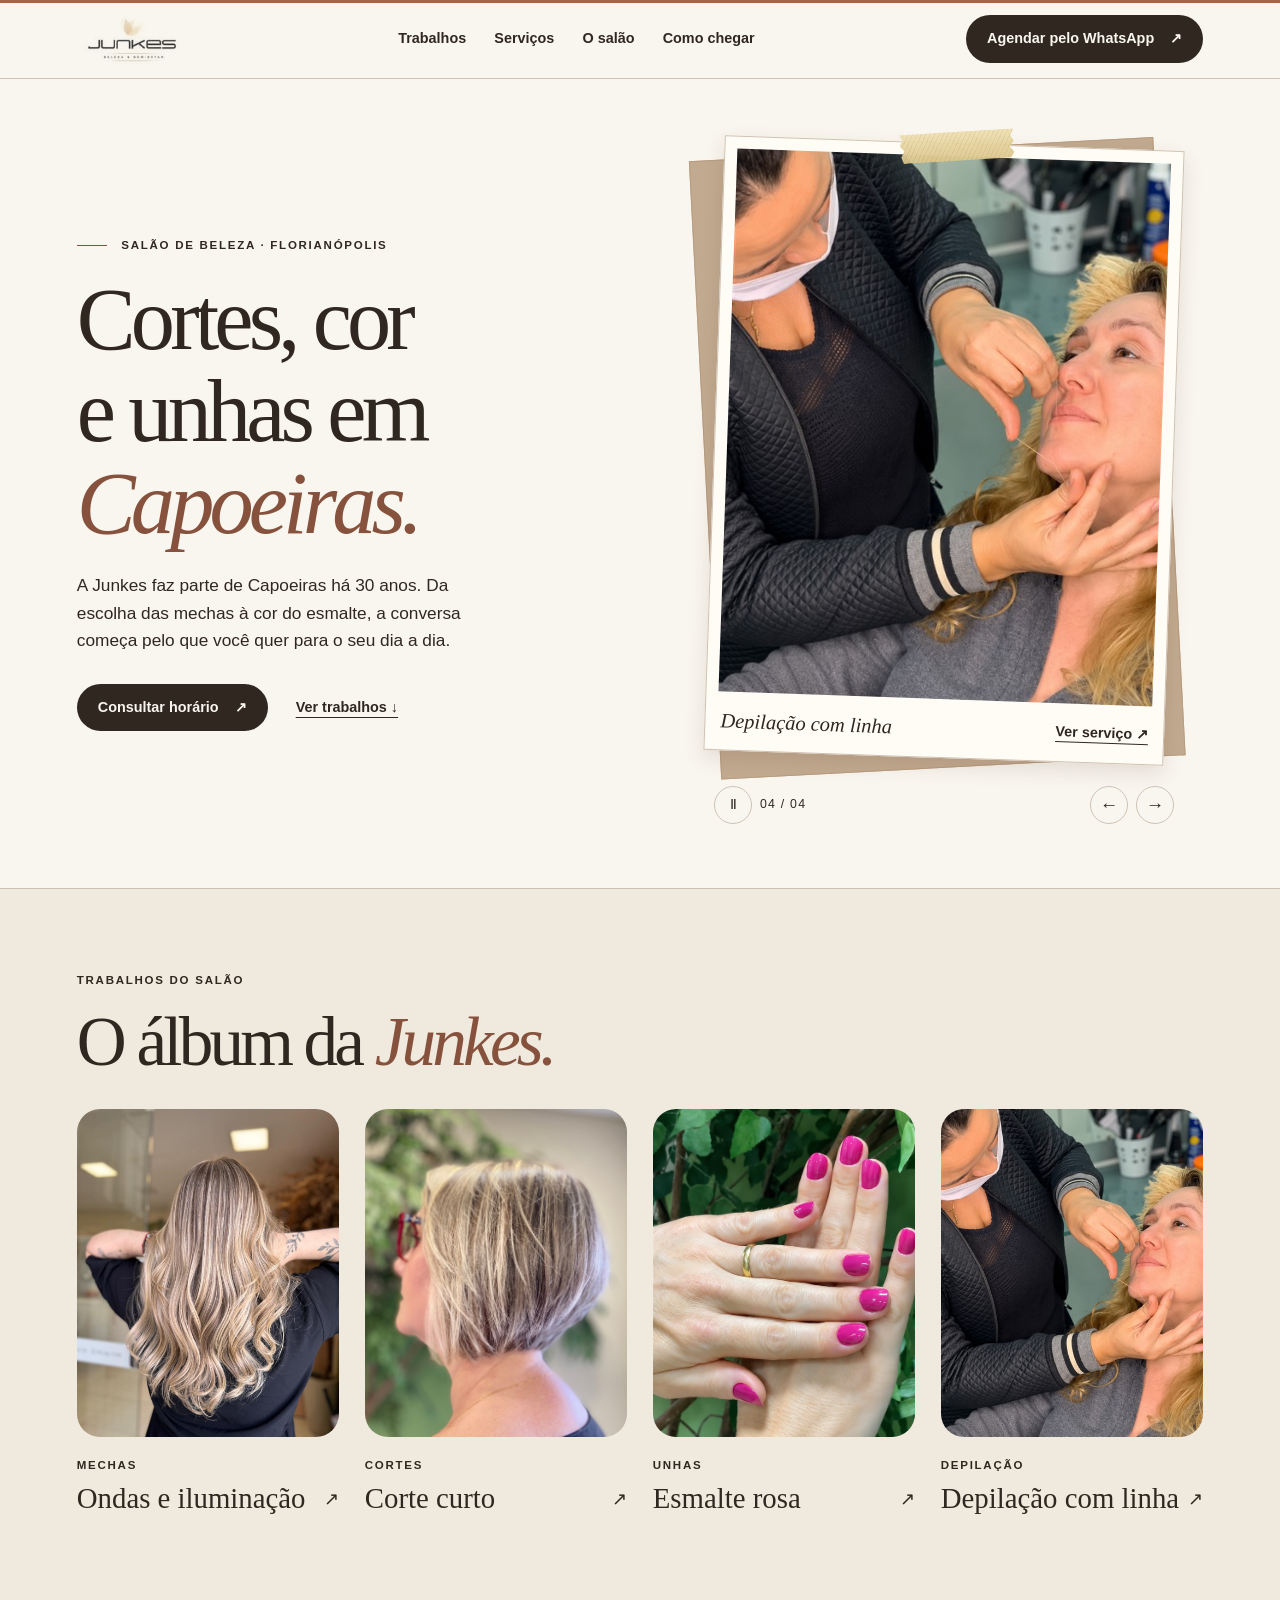
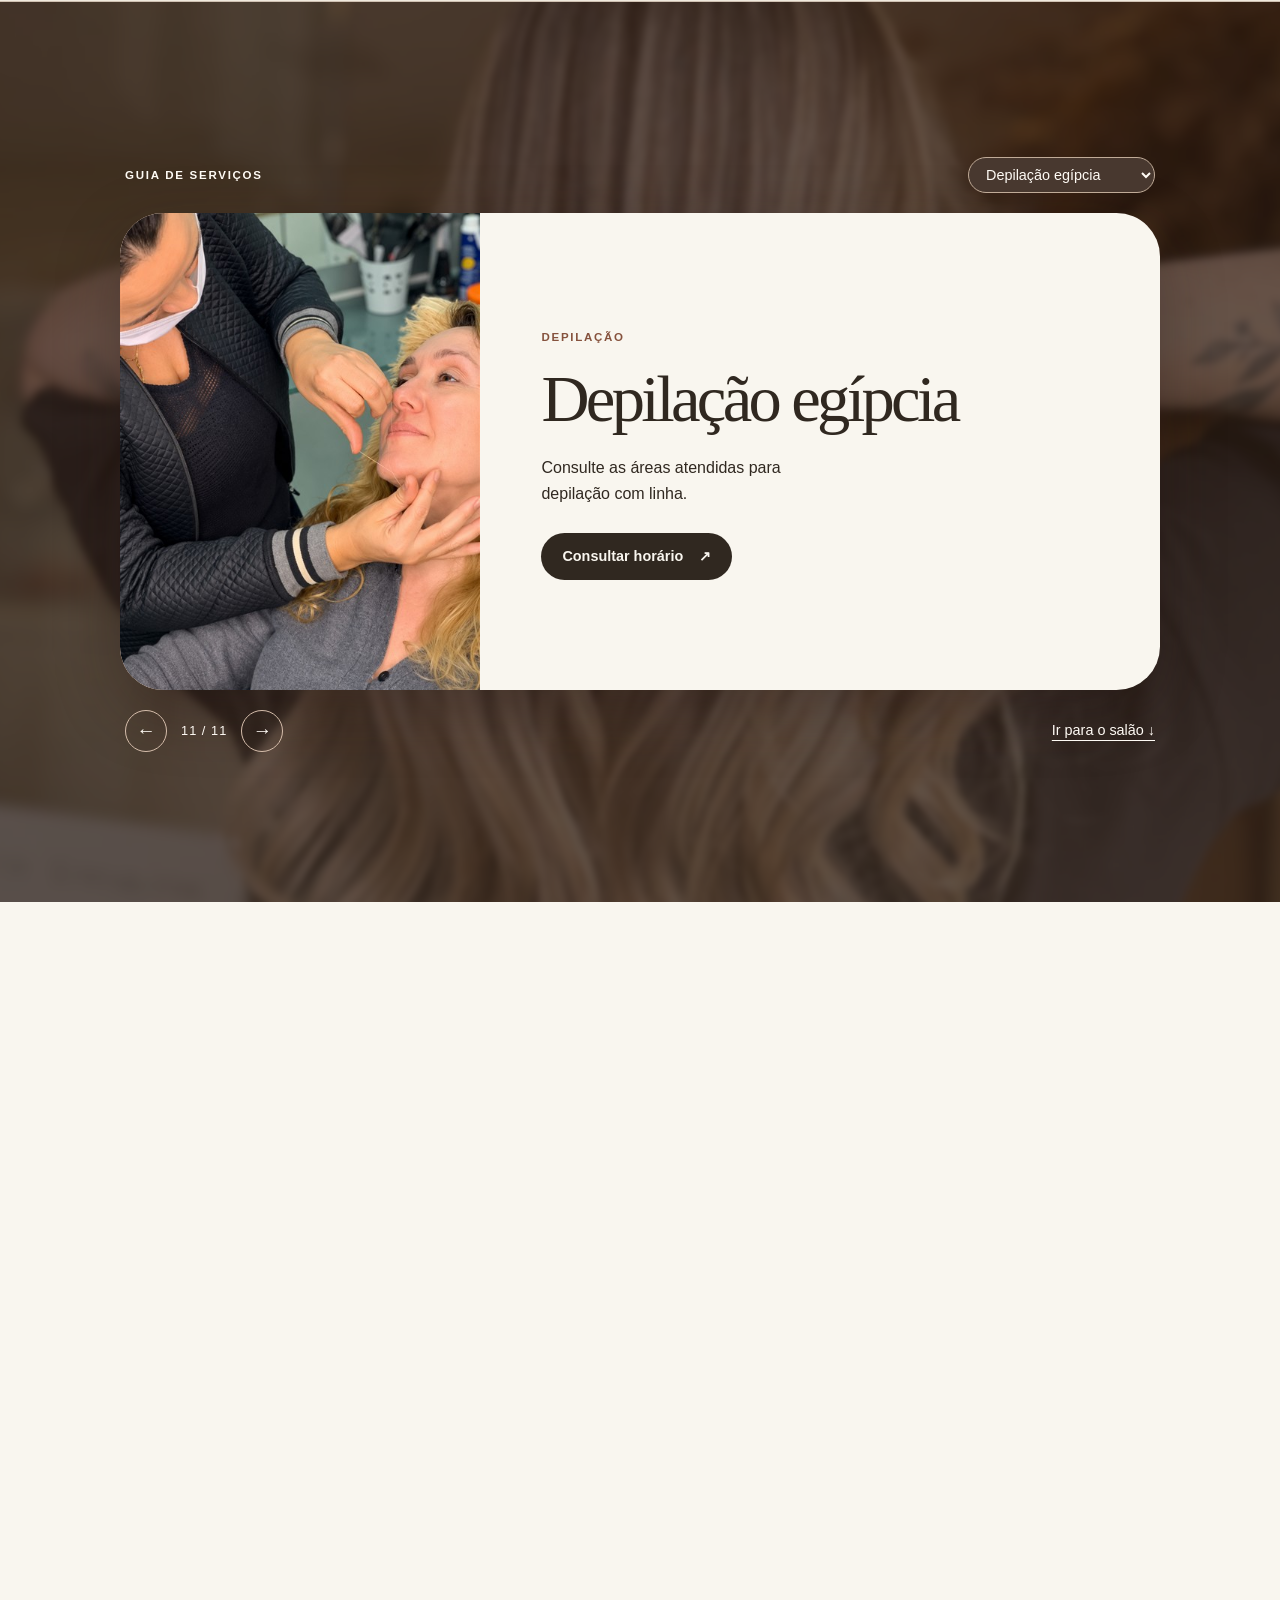
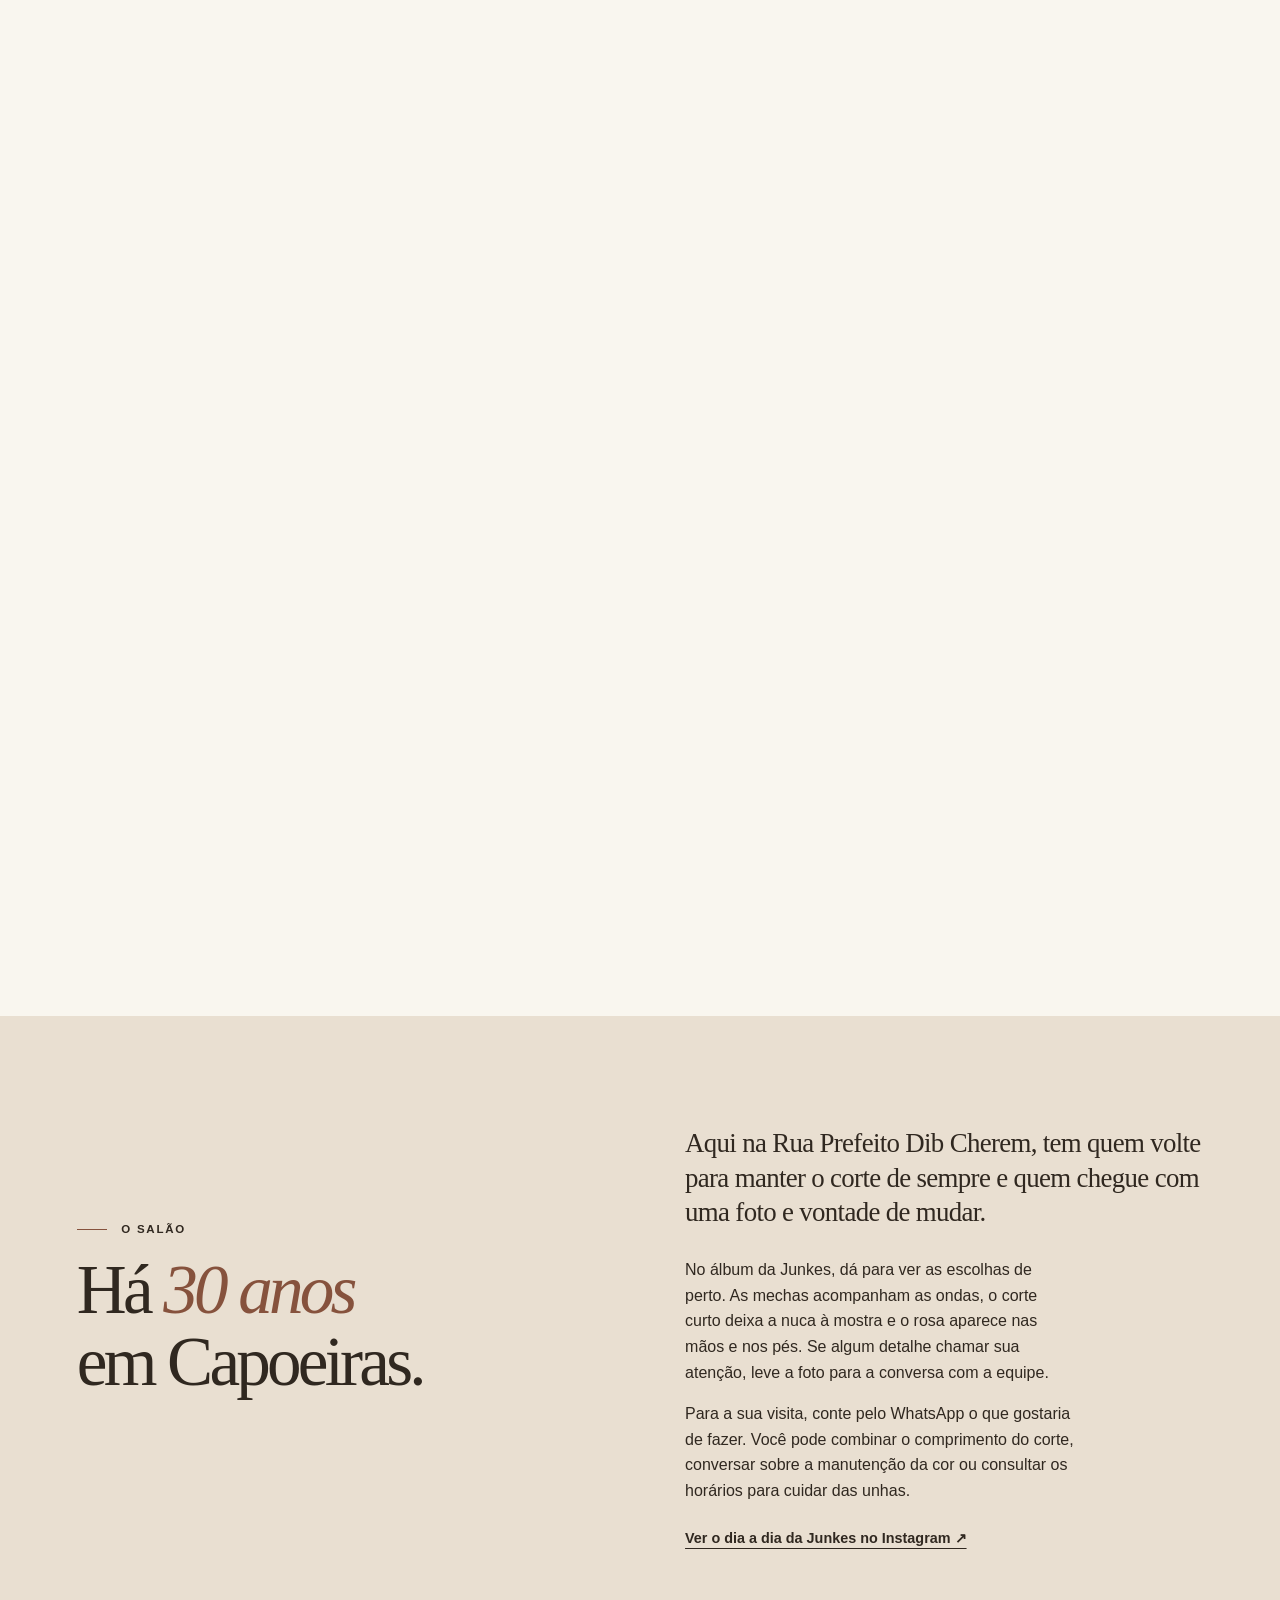
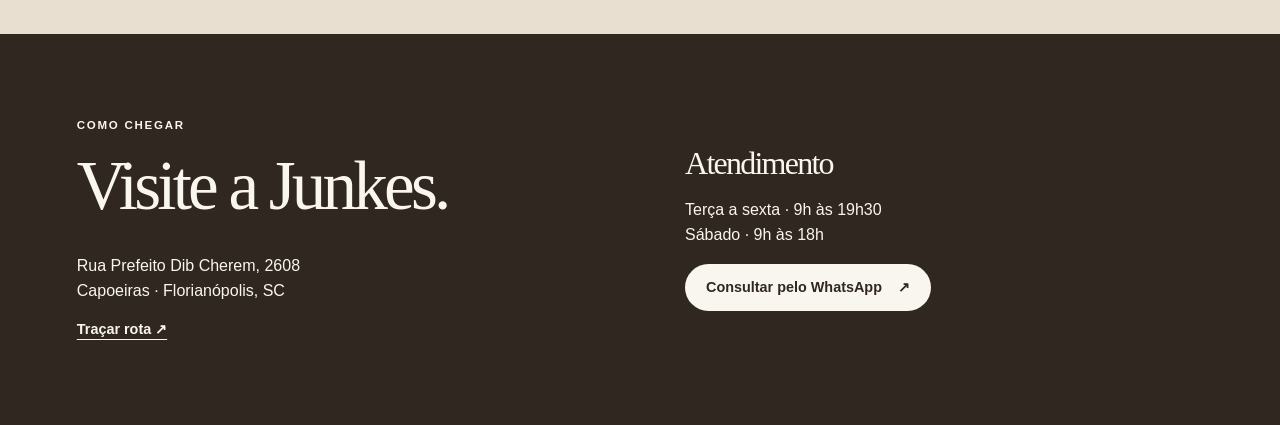
==== index.html @ 434b6649 "Adiciona site da Junkes com galeria e guia de serviços" ====
<!doctype html>
<html lang="pt-BR"><head>
<meta charset="utf-8"><meta name="viewport" content="width=device-width, initial-scale=1">
<title>Cortes, cor e unhas em Capoeiras · Junkes Beleza e Bem-Estar</title>
<meta name="description" content="Conheça trabalhos da Junkes em Florianópolis, explore os serviços e consulte horários pelo WhatsApp.">
<script>if (!location.hash && matchMedia("(prefers-reduced-motion: no-preference)").matches && performance.getEntriesByType("navigation")[0]?.type !== "back_forward") document.documentElement.classList.add("opening");</script>
<link rel="stylesheet" href="template.css"><link rel="stylesheet" href="site.css">
</head><body>
<div class="opening-sheet" aria-hidden="true"><img src="marca.png" width="150" height="150" alt=""></div>
<a class="skip" href="#conteudo">Pular para o conteúdo</a>
<header><div class="wrap bar">
<a class="brand" href="index.html#inicio"><img src="marca.png" width="150" height="150" alt="Junkes Beleza e Bem-Estar"></a>
<nav aria-label="Principal"><a href="#resultados">Trabalhos</a> <a href="#servicos">Serviços</a> <a href="#salao">O salão</a> <a href="#contato">Como chegar</a></nav>
<a class="button" href="https://wa.me/5548991487799?text=Ol%C3%A1!%20Gostaria%20de%20consultar%20um%20hor%C3%A1rio%20na%20Junkes.">Agendar pelo WhatsApp <span aria-hidden="true">↗</span></a></div></header>
<main id="conteudo">
<section class="wrap hero" id="inicio">
<div><p class="label"><span class="rule"></span> Salão de beleza · Florianópolis</p>
<h1>Cortes, cor<br>e unhas em<br><em>Capoeiras.</em></h1>
<p class="intro">A Junkes faz parte de Capoeiras há 30 anos. Da escolha das mechas à cor do esmalte, a conversa começa pelo que você quer para o seu dia a dia.</p>
<div class="actions"><a class="button" href="https://wa.me/5548991487799?text=Ol%C3%A1!%20Gostaria%20de%20consultar%20um%20hor%C3%A1rio%20na%20Junkes.">Consultar horário <span aria-hidden="true">↗</span></a> <a class="text" href="#resultados">Ver trabalhos ↓</a></div></div>
<div class="cover-gallery" role="region" aria-label="Trabalhos em destaque">
  <div class="cover-stack"><figure class="cover ht-tp-masking"><i class="ht-tp-in" aria-hidden="true"></i><img src="ondas.jpg" width="960" height="1280" fetchpriority="high" alt="Cabelo longo visto de costas, com ondas e mechas claras"><figcaption><em>Ondas e iluminação</em><a href="#mechas">Ver serviço ↗</a></figcaption></figure></div>
  <div class="cover-controls" hidden>
    <button type="button" class="cover-play" aria-label="Pausar troca automática">Ⅱ</button>
    <span class="cover-count"></span>
    <button type="button" class="cover-prev" aria-label="Foto anterior">←</button>
    <button type="button" class="cover-next" aria-label="Próxima foto">→</button>
  </div>
</div>
</section>
<section class="album" id="resultados"><div class="wrap">
<p class="label">Trabalhos do salão</p><h2>O álbum da <em>Junkes.</em></h2>
<div class="photos"><a data-service="mechas" href="trabalhos/ondas-e-iluminacao/index.html"><img src="ondas.jpg" width="960" height="1280" loading="lazy" alt="Cabelo longo visto de costas, com ondas e mechas claras"><span class="label">Mechas</span><span class="caption">Ondas e iluminação <b>↗</b></span></a>
<a data-service="cortes" href="trabalhos/corte-curto/index.html"><img src="curto.jpg" width="1088" height="1344" loading="lazy" alt="Vista lateral de um corte curto com a nuca à mostra"><span class="label">Cortes</span><span class="caption">Corte curto <b>↗</b></span></a>
<a data-service="unhas" href="trabalhos/esmalte-rosa/index.html"><img src="unhas.jpg" width="616" height="1096" loading="lazy" alt="Mãos e pés com esmalte rosa vibrante"><span class="label">Unhas</span><span class="caption">Esmalte rosa <b>↗</b></span></a>
<a data-service="depilacao-egipcia" href="depilacao-egipcia.jpg" aria-label="Ampliar foto: Depilação com linha"><img src="depilacao-egipcia.jpg" width="480" height="853" loading="lazy" alt="Profissional usando linha na sobrancelha de uma cliente"><span class="label">Depilação</span><span class="caption">Depilação com linha <b aria-hidden="true">↗</b></span></a></div>
</div></section>
<section id="servicos" aria-label="Serviços"><div class="stage">
<div class="backdrop" aria-hidden="true"></div>
<div class="guide-bar"><span class="label">Guia de serviços</span><label><span class="sr-only">Escolher serviço</span><select></select></label></div>
<div class="service-stack"><div class="service-card">
  <div class="service-art" aria-hidden="true"><img class="service-photo" alt=""></div>
  <div class="service-copy"><span class="counter label"></span><h2 id="nome"></h2><p id="descricao"></p><a class="button" id="consulta">Consultar horário <span aria-hidden="true">↗</span></a></div>
</div></div>
<div class="guide-foot"><div class="sequence"><button type="button" id="anterior" aria-label="Serviço anterior">←</button><span class="position"></span><button type="button" id="proximo" aria-label="Próximo serviço">→</button></div><a href="#salao">Ir para o salão ↓</a></div>
</div>
<div class="list wrap"><h2>Nossos <em>serviços.</em></h2>
<article id="coloracao"><img class="list-photo" loading="lazy" src="abertura.jpg" alt="Cabelo castanho com tons claros em volta do rosto"><div><small class="label">Cor</small><h3>Coloração</h3><p>Converse sobre o tom desejado e a manutenção da cor.</p><a class="text" href="https://wa.me/5548991487799?text=Ol%C3%A1!%20Vi%20o%20servi%C3%A7o%20de%20colora%C3%A7%C3%A3o%20no%20site%20da%20Junkes%20e%20gostaria%20de%20consultar%20um%20hor%C3%A1rio.">Consultar horário ↗</a></div></article>
<article id="mechas"><img class="list-photo" loading="lazy" src="ondas.jpg" alt="Mechas claras acompanhando as ondas do cabelo"><div><small class="label">Cor</small><h3>Mechas</h3><p>Traga suas referências de tom, contraste e iluminação.</p><a class="text" href="https://wa.me/5548991487799?text=Ol%C3%A1!%20Vi%20o%20servi%C3%A7o%20de%20mechas%20no%20site%20da%20Junkes%20e%20gostaria%20de%20consultar%20um%20hor%C3%A1rio.">Consultar horário ↗</a></div></article>
<article id="cortes"><img class="list-photo" loading="lazy" src="curto.jpg" alt="Corte curto com a nuca à mostra"><div><small class="label">Corte e finalização</small><h3>Cortes</h3><p>Escolha o comprimento e o movimento que combinam com a sua rotina.</p><a class="text" href="https://wa.me/5548991487799?text=Ol%C3%A1!%20Vi%20o%20servi%C3%A7o%20de%20cortes%20no%20site%20da%20Junkes%20e%20gostaria%20de%20consultar%20um%20hor%C3%A1rio.">Consultar horário ↗</a></div></article>
<article id="escova"><img class="list-photo" loading="lazy" src="escova.jpg" alt="Cabelo loiro escovado com movimento nas pontas"><div><small class="label">Corte e finalização</small><h3>Escova</h3><p>Prefere fios alinhados ou mais movimento? Combine a finalização com o profissional.</p><a class="text" href="https://wa.me/5548991487799?text=Ol%C3%A1!%20Vi%20o%20servi%C3%A7o%20de%20escova%20no%20site%20da%20Junkes%20e%20gostaria%20de%20consultar%20um%20hor%C3%A1rio.">Consultar horário ↗</a></div></article>
<article id="tratamentos"><img class="list-photo" loading="lazy" src="longo-castanho.jpg" alt="Cabelo castanho comprido com franja lateral"><div><small class="label">Tratamento e alinhamento</small><h3>Tratamentos</h3><p>Converse sobre as necessidades dos fios e os cuidados em casa.</p><a class="text" href="https://wa.me/5548991487799?text=Ol%C3%A1!%20Vi%20o%20servi%C3%A7o%20de%20tratamentos%20no%20site%20da%20Junkes%20e%20gostaria%20de%20consultar%20um%20hor%C3%A1rio.">Consultar horário ↗</a></div></article>
<article id="alisamento"><img class="list-photo" loading="lazy" src="alisamento.jpg" alt="Vista de costas dos fios escuros e alinhados"><div><small class="label">Tratamento e alinhamento</small><h3>Alisamento</h3><p>Consulte a equipe sobre as opções indicadas para o seu cabelo.</p><a class="text" href="https://wa.me/5548991487799?text=Ol%C3%A1!%20Vi%20o%20servi%C3%A7o%20de%20alisamento%20no%20site%20da%20Junkes%20e%20gostaria%20de%20consultar%20um%20hor%C3%A1rio.">Consultar horário ↗</a></div></article>
<article id="botox-capilar"><img class="list-photo" loading="lazy" src="botox-capilar.jpg" alt="Comprimento e pontas do cabelo ruivo vistos de costas"><div><small class="label">Tratamento e alinhamento</small><h3>Botox capilar</h3><p>Conte à equipe o que você busca em textura e acabamento.</p><a class="text" href="https://wa.me/5548991487799?text=Ol%C3%A1!%20Vi%20o%20servi%C3%A7o%20de%20botox%20capilar%20no%20site%20da%20Junkes%20e%20gostaria%20de%20consultar%20um%20hor%C3%A1rio.">Consultar horário ↗</a></div></article>
<article id="unhas"><img class="list-photo" loading="lazy" src="unhas.jpg" alt="Esmalte rosa nas mãos e nos pés"><div><small class="label">Mãos e pés</small><h3>Unhas</h3><p>Escolha o formato e a cor de que você gosta.</p><a class="text" href="https://wa.me/5548991487799?text=Ol%C3%A1!%20Vi%20o%20servi%C3%A7o%20de%20unhas%20no%20site%20da%20Junkes%20e%20gostaria%20de%20consultar%20um%20hor%C3%A1rio.">Consultar horário ↗</a></div></article>
<article id="esmaltacao-em-gel"><img class="list-photo" loading="lazy" src="unhas-vermelhas.jpg" alt="Unhas arredondadas com esmalte vermelho"><div><small class="label">Mãos e pés</small><h3>Esmaltação em gel</h3><p>Consulte as cores disponíveis para sua esmaltação em gel.</p><a class="text" href="https://wa.me/5548991487799?text=Ol%C3%A1!%20Vi%20o%20servi%C3%A7o%20de%20esmalta%C3%A7%C3%A3o%20em%20gel%20no%20site%20da%20Junkes%20e%20gostaria%20de%20consultar%20um%20hor%C3%A1rio.">Consultar horário ↗</a></div></article>
<article id="plastica-dos-pes"><img class="list-photo" loading="lazy" src="cuidado-dos-pes.jpg" alt="Detalhe do calcanhar e da planta do pé após o cuidado"><div><small class="label">Mãos e pés</small><h3>Plástica dos pés</h3><p>Reserve um horário dedicado ao cuidado dos seus pés.</p><a class="text" href="https://wa.me/5548991487799?text=Ol%C3%A1!%20Vi%20o%20servi%C3%A7o%20de%20pl%C3%A1stica%20dos%20p%C3%A9s%20no%20site%20da%20Junkes%20e%20gostaria%20de%20consultar%20um%20hor%C3%A1rio.">Consultar horário ↗</a></div></article>
<article id="depilacao-egipcia"><img class="list-photo" loading="lazy" src="depilacao-egipcia.jpg" alt="Profissional trabalhando com linha no rosto da cliente"><div><small class="label">Depilação</small><h3>Depilação egípcia</h3><p>Consulte as áreas atendidas para depilação com linha.</p><a class="text" href="https://wa.me/5548991487799?text=Ol%C3%A1!%20Vi%20o%20servi%C3%A7o%20de%20depila%C3%A7%C3%A3o%20eg%C3%ADpcia%20no%20site%20da%20Junkes%20e%20gostaria%20de%20consultar%20um%20hor%C3%A1rio.">Consultar horário ↗</a></div></article></div></section>
<section id="salao"><div class="wrap two"><div><p class="label"><span class="rule"></span> O salão</p><h2>Há <em>30 anos</em><br>em Capoeiras.</h2></div><div class="salon-story"><p class="intro">Aqui na Rua Prefeito Dib Cherem, tem quem volte para manter o corte de sempre e quem chegue com uma foto e vontade de mudar.</p><p>No álbum da Junkes, dá para ver as escolhas de perto. As mechas acompanham as ondas, o corte curto deixa a nuca à mostra e o rosa aparece nas mãos e nos pés. Se algum detalhe chamar sua atenção, leve a foto para a conversa com a equipe.</p><p>Para a sua visita, conte pelo WhatsApp o que gostaria de fazer. Você pode combinar o comprimento do corte, conversar sobre a manutenção da cor ou consultar os horários para cuidar das unhas.</p><a class="text" href="https://www.instagram.com/junkesbelezaebemestar/">Ver o dia a dia da Junkes no Instagram ↗</a></div></div></section>
</main><footer id="contato"><div class="wrap two"><div><p class="label">Como chegar</p><h2>Visite a Junkes.</h2><address>Rua Prefeito Dib Cherem, 2608<br>Capoeiras · Florianópolis, SC</address><a class="text" href="https://www.google.com/maps/dir/?api=1&amp;destination=Rua+Prefeito+Dib+Cherem+2608+Capoeiras+Florianopolis+SC">Traçar rota ↗</a></div><div><h3>Atendimento</h3><p>Terça a sexta · 9h às 19h30<br>Sábado · 9h às 18h</p><a class="button" href="https://wa.me/5548991487799?text=Ol%C3%A1!%20Gostaria%20de%20consultar%20um%20hor%C3%A1rio%20na%20Junkes.">Consultar pelo WhatsApp <span aria-hidden="true">↗</span></a></div></div></footer>
<script src="movimento.js"></script></body></html>
---- template.css ----
﻿.ht-tp-in{position:absolute;inset:0;display:block;clip-path:polygon(0 4%,3% 22%,0 40%,4% 58%,1% 78%,3% 100%,97% 96%,100% 78%,96% 60%,100% 42%,97% 22%,100% 0)}
.ht-tp-masking .ht-tp-in{background:repeating-linear-gradient(118deg,rgba(150,115,50,.12) 0 1px,transparent 1px 4px),linear-gradient(180deg,#efe0b5,#e5d29d 50%,#dcc68c);opacity:.94}
---- site.css ----
:root {
  --paper:#f9f6ef; --ink:#302820; --accent:#86523d; --line:#cfc1b2; --sand:#e9dfd1;
  color:var(--ink); background:var(--paper); font:16px/1.6 "Segoe UI",Arial,sans-serif;
}
* {box-sizing:border-box}
body,figure,p,h1,h2,h3 {margin:0}
body {overflow-x:clip}
.opening-sheet {display:none}
a {color:inherit;text-underline-offset:5px}
a:hover {text-decoration:underline}
:focus-visible {outline:3px solid #af633d;outline-offset:4px}
img {display:block;max-width:100%}
.wrap {width:min(88%,1280px);margin-inline:auto}
header {border-bottom:1px solid var(--line)}
.bar,nav,.actions,.controls,.cover figcaption,.caption {display:flex;align-items:center}
.bar {justify-content:space-between;gap:1rem;min-height:78px}
.brand {width:110px;height:65px;overflow:hidden;position:relative}
.brand img {position:absolute;top:50%;transform:translateY(-50%);width:100%;height:auto;mix-blend-mode:multiply}
nav,.actions,.controls {gap:clamp(14px,2.2vw,38px);flex-wrap:wrap}
nav a,.button,.photos a {text-decoration:none}
nav,.button,.text,.cover a,.controls {font-size:.9rem;font-weight:600}
.button {display:inline-flex;align-items:center;gap:16px;background:var(--ink);color:var(--paper);padding:12px 21px;border-radius:30px}
.button:hover {background:var(--accent);text-decoration:none}
.skip {position:absolute;top:0;left:1rem;z-index:10;background:white;padding:10px;transform:translateY(-120%)}
.skip:focus {transform:none}
.hero,.two,.workgrid {display:grid;grid-template-columns:1fr 1fr;align-items:center;gap:8%}
.hero {padding-block:clamp(50px,5vw,84px)}
.label {font:bold .72rem/1.5 "Segoe UI",Arial,sans-serif;letter-spacing:.15em;text-transform:uppercase}
.rule {display:inline-block;width:30px;height:1px;background:var(--accent);vertical-align:middle;margin-right:.6rem}
h1,h2,h3,.caption,.cover em {font-family:Georgia,serif;font-weight:normal}
h1,h2,h3 {line-height:1.04;letter-spacing:-.055em}
h1 {font-size:clamp(3.25rem,6.9vw,7.3rem);margin:.23em 0}
h2 {font-size:clamp(2.6rem,5.4vw,5.5rem);margin:.23em 0 .45em}
h3 {font-size:2rem}
em {color:var(--accent)}
.intro {font-size:1.08rem;max-width:40ch;margin:1.3em 0 1.65em}
.cover-gallery {justify-self:center;width:min(92%,460px);min-width:0}
.cover-stack {position:relative;isolation:isolate;transform:rotate(2deg)}
.cover {position:relative;padding:12px 12px 0;background:#fffcf6;box-shadow:0 8px 20px #51372522;border:1px solid var(--line)}
.cover-stack:before {content:"";position:absolute;inset:1% 1% -1.6% -2%;background:#c2aa90;transform:rotate(-5deg);z-index:-1;border:1px solid #b99c7f}
.cover .ht-tp-in {z-index:1;inset:-13px auto auto 38%;width:25%;height:30px;transform:rotate(-5deg)}
.cover img {width:100%;height:auto;aspect-ratio:4/5;object-fit:cover;object-position:var(--photo-focus,center)}
.cover figcaption {justify-content:space-between;padding:13px 3px;gap:10px}
.cover em {font-style:italic;font-size:clamp(1.05rem,1.6vw,1.55rem);color:var(--ink)}
.cover figcaption a {flex-shrink:0}
.cover-controls {display:flex;justify-content:flex-end;align-items:center;gap:8px;margin-top:28px;position:relative}
.cover-controls[hidden] {display:none}
.cover-controls button {width:38px;height:38px;border:1px solid var(--line);background:var(--paper);color:var(--ink);border-radius:50%;cursor:pointer;font:1.15rem/1 Arial}
.cover-controls button:hover {background:var(--sand)}
.cover-controls .cover-play {font-size:.85rem}
.cover-count {margin-right:auto;font-size:.77rem;font-variant-numeric:tabular-nums;letter-spacing:.1em}
.album,#salao,footer,.list,.work {padding-block:clamp(46px,6.5vw,100px)}
.album {border-block:1px solid var(--line);background:#f0e9dd}
.photos {display:grid;grid-template-columns:repeat(4,minmax(0,1fr));gap:clamp(16px,2vw,32px);align-items:start}
.photos img {width:100%;height:auto;aspect-ratio:4/5;object-fit:cover;object-position:var(--photo-focus,center);margin-bottom:14px}
img[src$="abertura.jpg"],img[src$="longo-castanho.jpg"] {--photo-focus:50% 20%}
img[src$="depilacao-egipcia.jpg"] {--photo-focus:50% 25%}
img[src$="curto.jpg"] {--photo-focus:50% 32%}
.caption {justify-content:space-between;font-size:clamp(1.35rem,2.25vw,2.35rem);line-height:1.25;margin-top:.18em}
.caption b {font:normal 1.1rem Arial}
#salao {background:var(--sand)}
.two p:not(.label),.workgrid p:not(.label) {max-width:44ch;margin-block:1em}
footer {background:var(--ink);color:var(--paper)}
footer address {font-style:normal;margin-bottom:12px}
footer .button {color:var(--ink);background:var(--paper)}
.workgrid {align-items:start;margin-top:38px}
.workgrid h2 {font-size:2rem;margin-top:1.5em}
.workgrid figure>img {width:100%;height:auto}
summary {cursor:pointer;padding:12px 0;font-weight:600}
.crop {overflow:hidden;aspect-ratio:1.3}
.crop img {width:100%;height:100%;object-fit:cover;transform:scale(1.55)}
.sr-only {position:absolute;width:1px;height:1px;padding:0;overflow:hidden;clip-path:inset(50%);white-space:nowrap}
.stage,.live .list {display:none}
.live .stage {
  position:sticky;top:0;height:100svh;isolation:isolate;overflow:clip;
  display:grid;grid-template-rows:1fr auto 1fr;align-items:center;
  --card-width:min(88vw,1040px);--radius:clamp(24px,3.4vw,48px);--blur:16px;
}
.backdrop {position:absolute;inset:0;overflow:hidden;background:#4a342a;z-index:-1}
.backdrop::before {content:"";position:absolute;inset:-22px;background:linear-gradient(#27180fb3,#36271cc9),url("ondas.jpg") center 47% / cover;filter:blur(var(--blur))}
.guide-bar,.guide-foot,.service-stack {width:var(--card-width);margin-inline:auto}
.service-stack {position:relative;isolation:isolate}
.cover-stack > .card-departing,.service-stack > .card-departing {position:absolute;inset:0 0 auto;width:100%;z-index:1;pointer-events:none;transform-origin:28% 82%}
.guide-bar,.guide-foot,.sequence {display:flex;align-items:center;justify-content:space-between;gap:12px}
.guide-bar,.guide-foot {position:relative;z-index:2;color:#fffbf5;font-size:.9rem}
.guide-bar {align-self:end;padding:0 5px clamp(12px,2.2vh,24px)}
.guide-foot {align-self:start;padding:clamp(12px,2.2vh,24px) 5px 0}
.guide-bar select {font:inherit;color:inherit;background:#48382f;border:1px solid #c0ab98;border-radius:28px;padding:.55em .9em;max-width:48vw;cursor:pointer}
.service-card {
  overflow:hidden;position:relative;display:grid;grid-template-columns:min(43%,40svh,415px) 1fr;
  border-radius:var(--radius);background:var(--paper);box-shadow:0 20px 65px #20130e55;
  min-height:clamp(270px,53svh,555px);
}
.service-art {position:relative;isolation:isolate;display:grid;place-items:center;overflow:hidden;background:#c7a68f;color:#563627}
.service-letter {font:italic clamp(8rem,17vw,17rem)/1 Georgia,serif}
.service-card[data-group="Mãos e pés"] .service-art {background:#d9b6aa;color:#783e45}
.service-card[data-group="Tratamento e alinhamento"] .service-art {background:#bdc6ad;color:#3e513e}
.service-photo {position:absolute;inset:0;width:100%;height:100%;z-index:1}
.service-photo,.list-photo {object-fit:cover;object-position:var(--photo-focus,center)}
.service-photo[hidden] {display:none}
.service-copy {padding:clamp(18px,3vh,45px) clamp(25px,4.8vw,76px);align-self:center}
.service-copy h2 {font-size:clamp(2.6rem,5.2vw,5.3rem);margin:.24em 0 .32em;overflow-wrap:break-word}
.service-copy p {max-width:34ch}
.service-copy .counter {color:var(--accent)}
.service-copy .button {margin-top:clamp(14px,3vh,32px)}
.sequence {gap:14px}
.sequence button {background:transparent;color:inherit;border:1px solid #d5bdab;border-radius:50%;width:42px;height:42px;font-size:1.2rem;cursor:pointer}
.sequence button[aria-disabled="true"] {opacity:.45;cursor:default}
.position {font-variant-numeric:tabular-nums;letter-spacing:.08em;font-size:.8rem}
.list article {display:grid;grid-template-columns:minmax(120px,30%) 1fr;align-items:center;gap:clamp(18px,3vw,40px);overflow:hidden;border:1px solid var(--line);border-radius:26px;background:#fffcf6;margin-block:14px}
.list-photo {width:100%;height:clamp(220px,30vw,340px);background:var(--sand)}
.list article > div {padding:20px 20px 20px 0}
.list article p {margin:.6rem 0}
.list article h3 {margin-top:.22em}
.salon-story .intro {font:normal clamp(1.45rem,2.1vw,2rem)/1.3 Georgia,serif;letter-spacing:-.025em}
.salon-story .text {display:inline-block;margin-top:.5em}
.photos a {display:block}
.photos img,.workgrid figure>img,.crop {border-radius:clamp(14px,1.8vw,26px)}
@media (hover:hover) and (pointer:fine) {
  :is(h1,h2,h3,.caption,.cover em,.cover a,.service-letter):hover {color:var(--accent)}
  footer h2:hover,.guide-foot a:hover {color:#edc8ae}
}
@media (max-width:650px) {
  .live .stage {--card-width:min(90vw,460px)}
  .service-card {grid-template-columns:1fr;grid-template-rows:min(112.5vw,49svh,460px) auto;min-height:0}
  .service-copy {padding:clamp(17px,5vw,26px)}
  .service-copy h2 {font-size:clamp(2rem,8.3vw,3.05rem)}
  .service-copy .button {margin-top:14px}
  .service-letter {font-size:clamp(5rem,17svh,9rem)}
  .guide-bar,.guide-foot {font-size:.82rem}
  .sequence {gap:9px}
}
@media (prefers-reduced-motion:no-preference) {
  html {scroll-behavior:smooth}
  @view-transition {navigation:auto}
  ::view-transition-old(root),::view-transition-new(root) {animation-duration:260ms}
  a,button,select,summary {transition:color .22s,background-color .22s,border-color .22s,box-shadow .22s,transform .24s}
  .button > [aria-hidden],.caption b {transition:transform .25s}
  .opening .opening-sheet {position:fixed;inset:0;z-index:9;display:grid;place-items:center;background:var(--sand);border-bottom:2px solid var(--accent);pointer-events:none;animation:lift-sheet .82s .32s cubic-bezier(.72,0,.18,1) both}
  .opening-sheet img {width:clamp(140px,20vw,220px);height:auto;mix-blend-mode:multiply;animation:stamp-in .38s ease-out both}
  @keyframes stamp-in {from {opacity:0;transform:translateY(8px) scale(.95)}}
  @keyframes lift-sheet {to {transform:translateY(-101%);visibility:hidden}}
  .opening {--entry-delay:.57s}
  .hero > :first-child > *, .workgrid figure, .bar {animation:rise-in .65s var(--entry-delay,0s) backwards}
  .hero h1,.workgrid figure {animation-delay:calc(var(--entry-delay,0s) + 70ms)}
  .hero .intro {animation-delay:calc(var(--entry-delay,0s) + 140ms)}
  .hero .actions {animation-delay:calc(var(--entry-delay,0s) + 210ms)}
  .cover-gallery {animation:cover-in .8s var(--entry-delay,0s) both}
  .photos img {transition:transform .45s,box-shadow .45s}
  .reveal {opacity:0;translate:0 20px;transition:opacity .65s,translate .65s}
  .reveal.arrived,.reveal:focus-within {opacity:1;translate:none}
  .photos a:nth-child(2) {transition-delay:65ms}
  .photos a:nth-child(3) {transition-delay:130ms}
  .text.reveal {display:inline-block}
  @supports (animation-timeline:scroll()) {
    body::before {content:"";position:fixed;z-index:8;inset:0 0 auto;height:3px;background:#a76443;pointer-events:none;transform-origin:left;animation:reading-progress linear both;animation-timeline:scroll(root)}
    @keyframes reading-progress {from {transform:scaleX(0)} to {transform:scaleX(1)}}
  }
  details[open] .crop,details[open] p {animation:rise-in .35s both}
  .list article:target {animation:rise-in .45s both}
  @keyframes rise-in {from {opacity:0;transform:translateY(16px)}}
  @keyframes cover-in {from {opacity:0;transform:translateY(20px) rotate(-1deg)}}
  @media (hover:hover) {
    .button:hover {transform:translateY(-2px)}
    .button:hover > [aria-hidden],.photos a:hover .caption b {transform:translate(2px,-2px)}
    .photos a:hover img {transform:translateY(-5px);box-shadow:0 14px 28px #51372524}
    .cover-stack,.rule,.brand img,.service-letter,.workgrid img {transition:scale .45s,rotate .45s,filter .45s}
    .cover-stack:hover {rotate:-2deg}
    .workgrid img:hover {scale:1.025;filter:saturate(1.08)}
    .brand:hover img {scale:1.07;rotate:-3deg}
    .label:hover .rule {scale:1.3 1}
    .label,.intro,.salon-story p,.service-copy p,.list article p,.workgrid p,footer p,address,.cover-count,.position {
      transition:color .25s,opacity .65s,translate .65s,transform .28s;
    }
    :is(.label,.intro,.salon-story p,.service-copy p,.list article p,.workgrid p,footer p,address,.cover-count,.position):hover {
      color:var(--accent);transform:translateX(3px);
    }
    footer :is(.label,p,address):hover,.guide-bar .label:hover,.guide-foot .position:hover {color:#edc8ae}
    .cover-controls button:hover,.sequence button:not([aria-disabled="true"]):hover,.guide-bar select:hover {transform:translateY(-2px) scale(1.04)}
  }
  @media (hover:hover) and (pointer:fine) {
    .text {display:inline-block}
    :is(h1,h2,h3,nav a,.text,.button,.caption,.cover em,.cover a,.guide-foot a,summary,.service-letter) {
      transition:scale .2s,color .22s,background-color .22s,transform .24s,opacity .65s,translate .65s;
    }
    :is(h1,h2,h3,.caption,summary) {transform-origin:left center}
    :is(h1,h2,h3,nav a,.text,.button,.caption,.cover em,.cover a,.guide-foot a,summary):hover,
    .service-art:hover .service-letter {scale:1.025}
  }
}
nav a:hover,.text:hover,summary:hover {color:var(--accent)}
footer .text:hover {color:#edc8ae}
.sequence button:not([aria-disabled="true"]):hover {background:var(--paper);color:var(--ink)}
.guide-bar :focus-visible,.guide-foot :focus-visible {outline-color:#ffead5}
@media(max-width:740px) {
  .wrap {width:89%}
  .bar {flex-wrap:wrap;gap:0;padding-bottom:10px}
  nav {order:3;width:100%;justify-content:space-between;gap:6px}
  .brand {width:84px;height:56px}
  .bar .button {font-size:.79rem;padding:8px 13px}
  .hero,.two,.workgrid {grid-template-columns:1fr;gap:32px}
  .hero {padding-top:35px}
  .hero h1 {font-size:clamp(3.4rem,12vw,5rem)}
  .cover-gallery {width:min(92%,420px)}
  .photos {grid-template-columns:1fr 1fr;align-items:start}
}
@media(max-width:480px) {
  .list article {grid-template-columns:1fr;gap:0}
  .list-photo {height:auto;aspect-ratio:4/5}
  .list article > div {padding:20px}
}
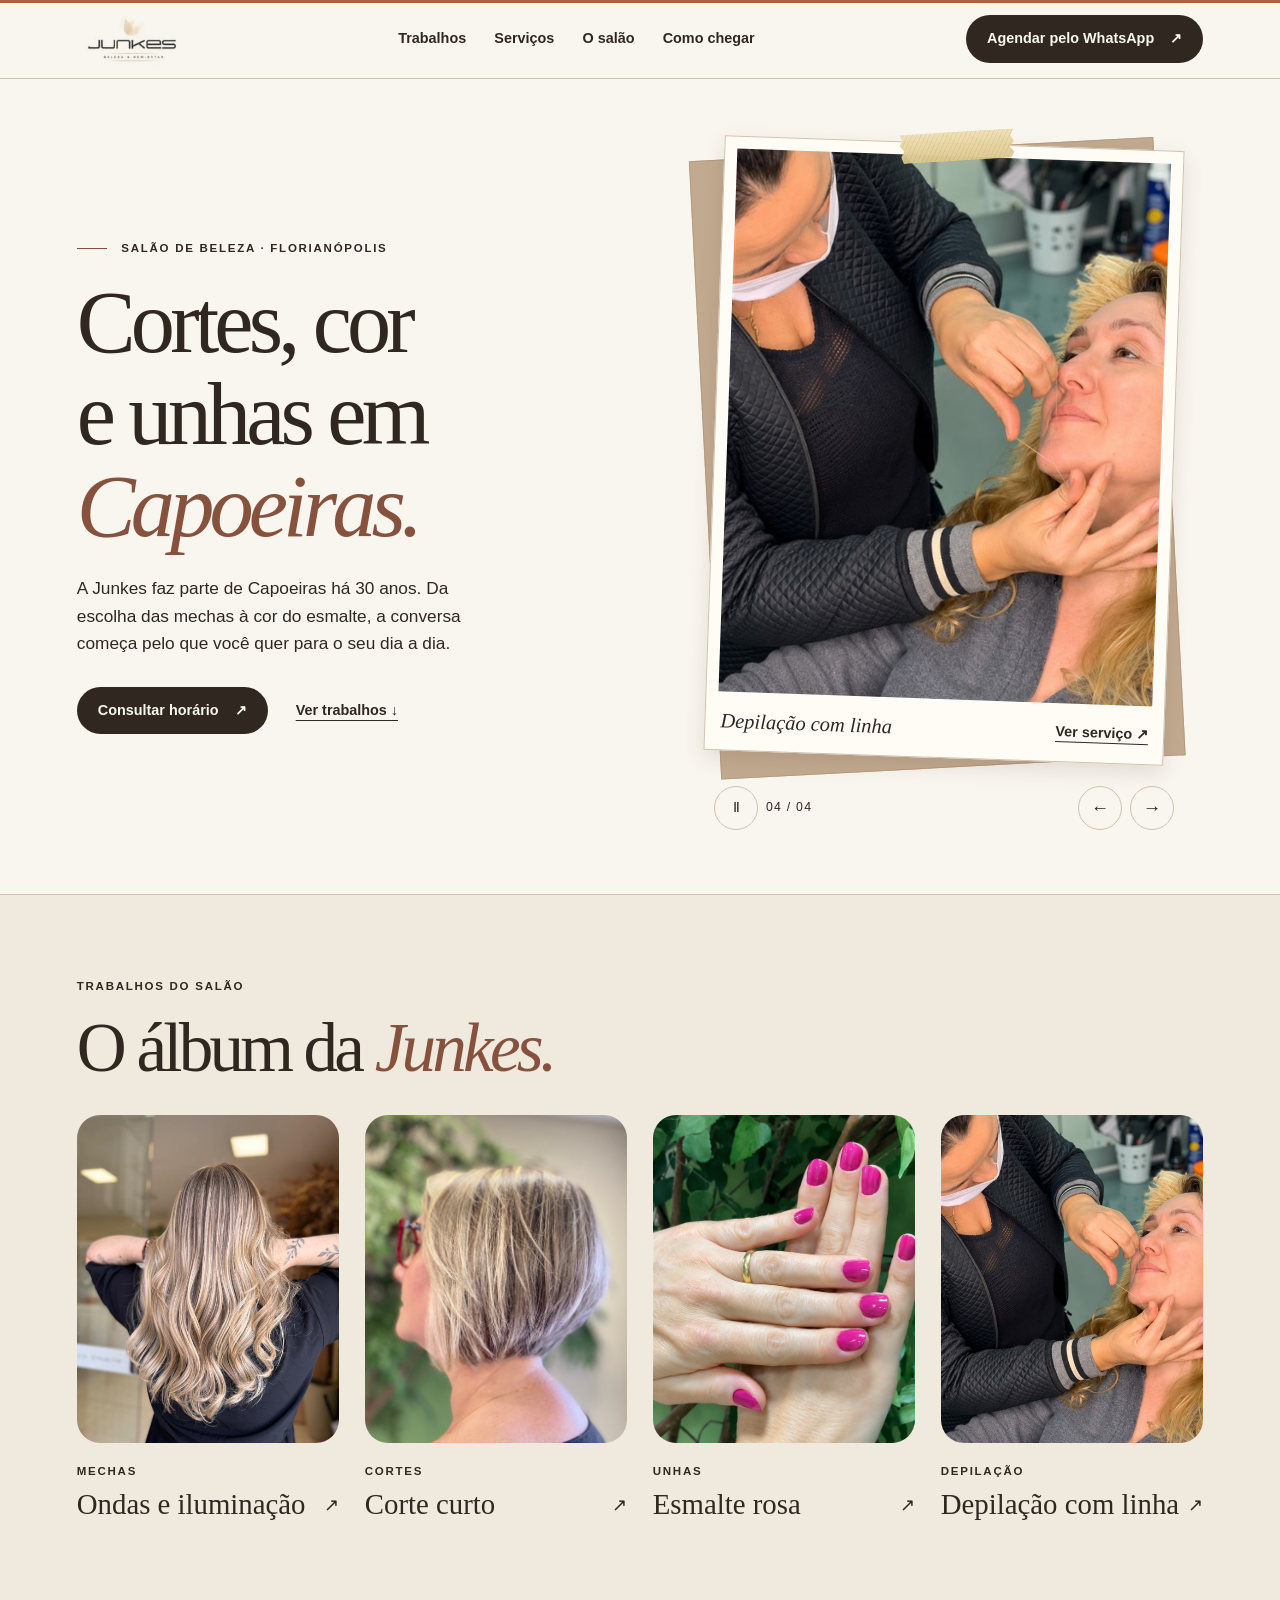
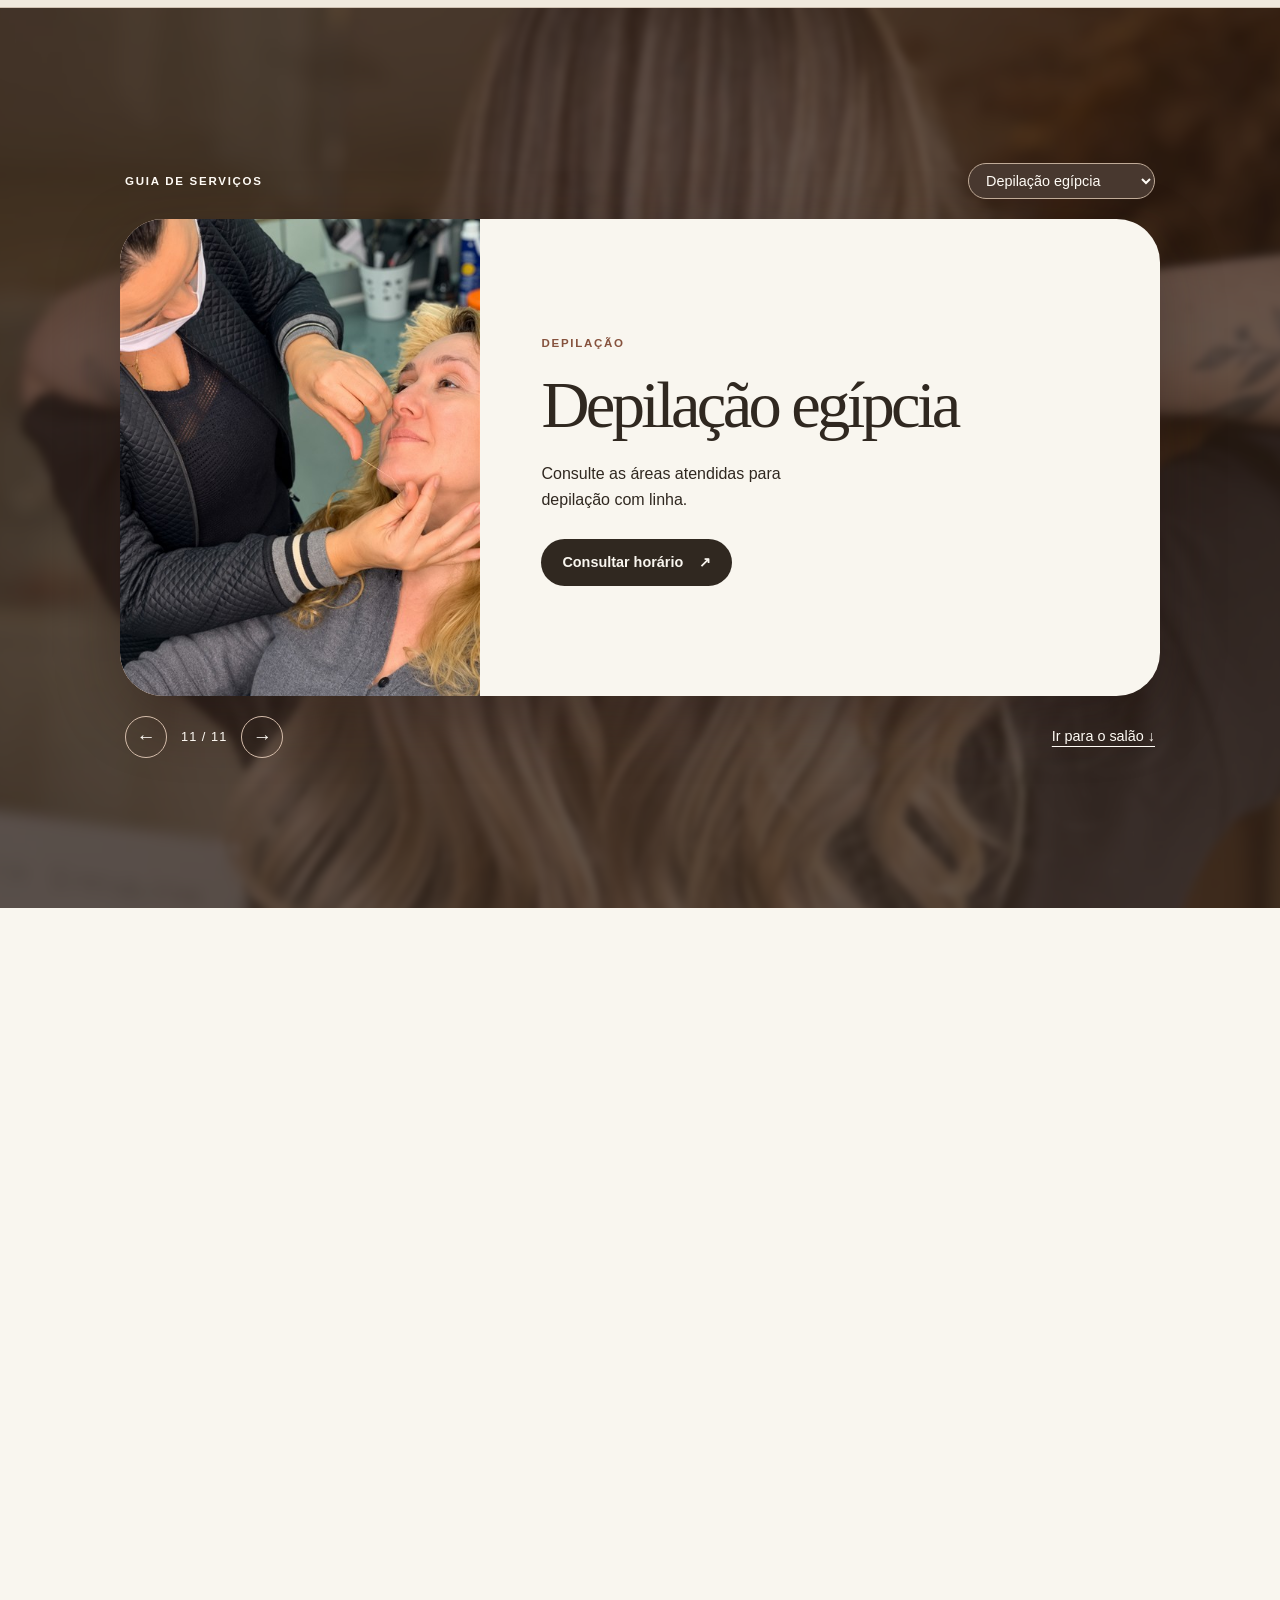
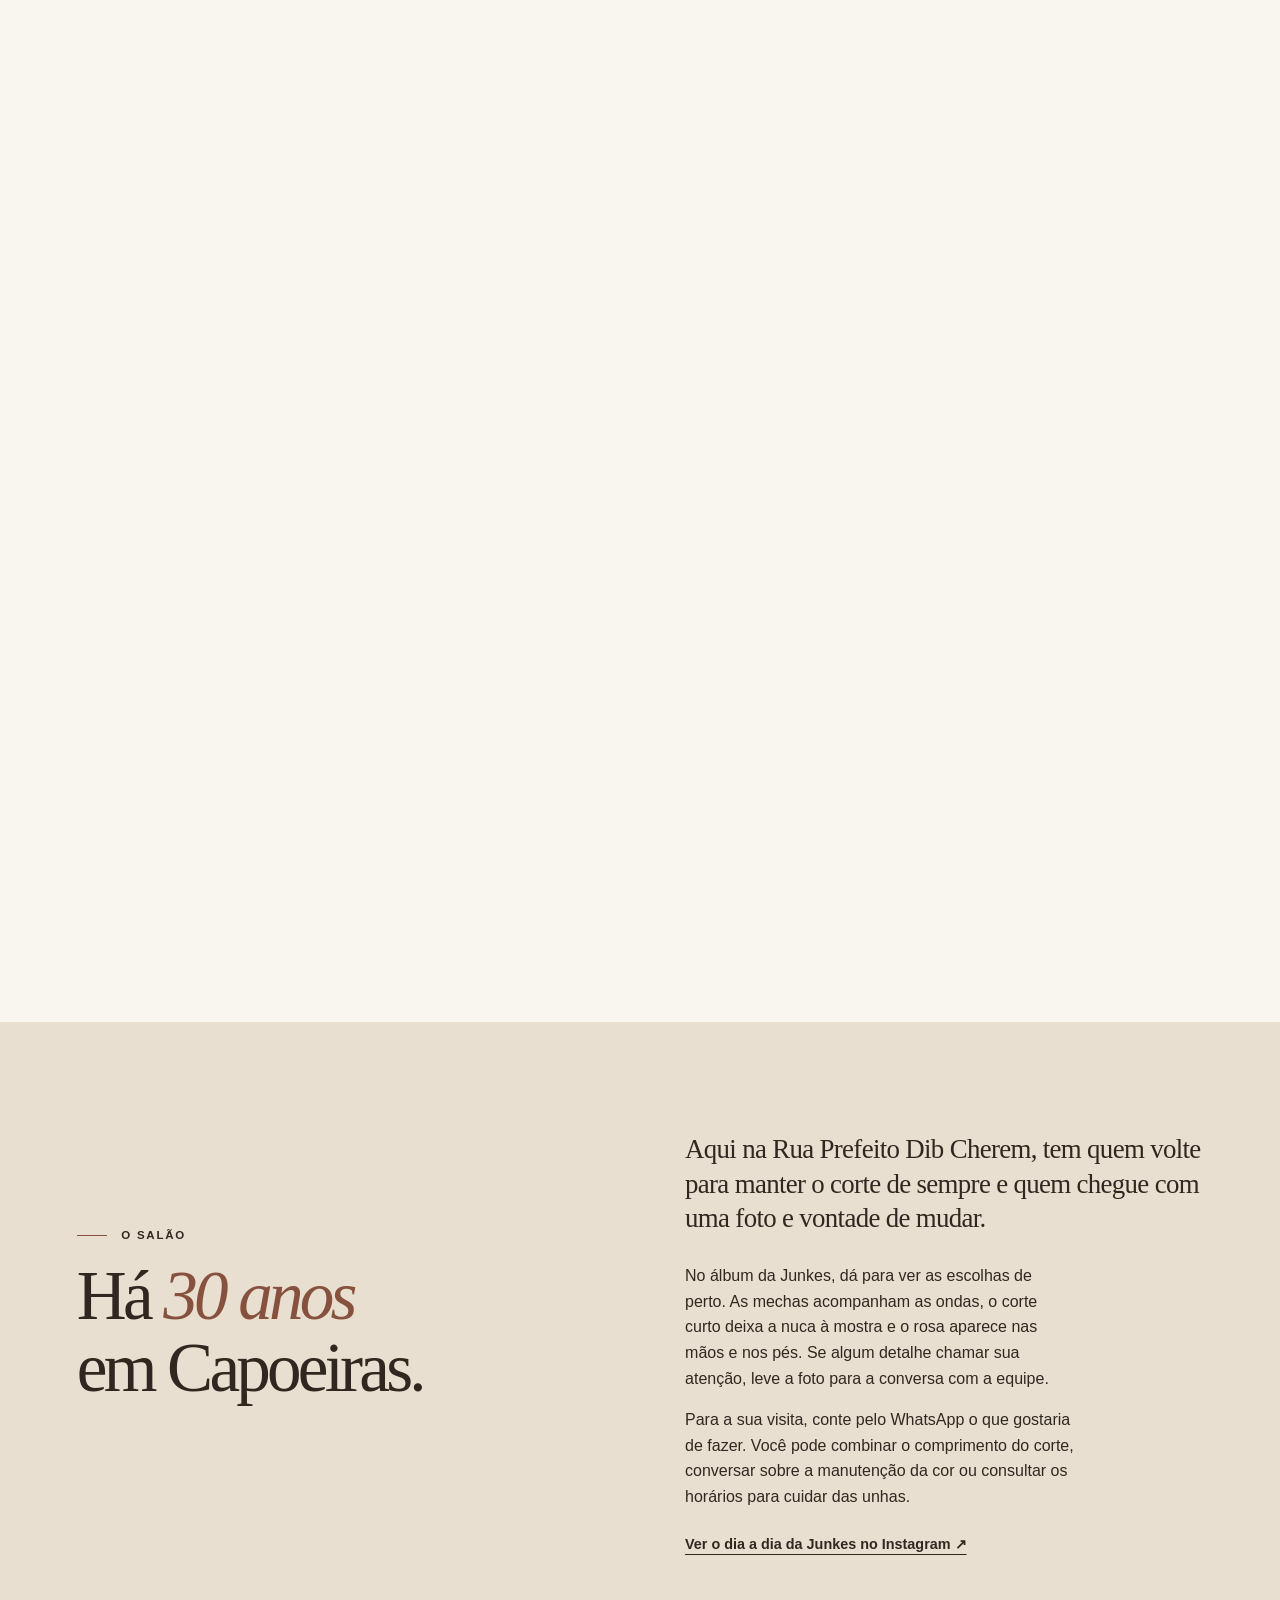
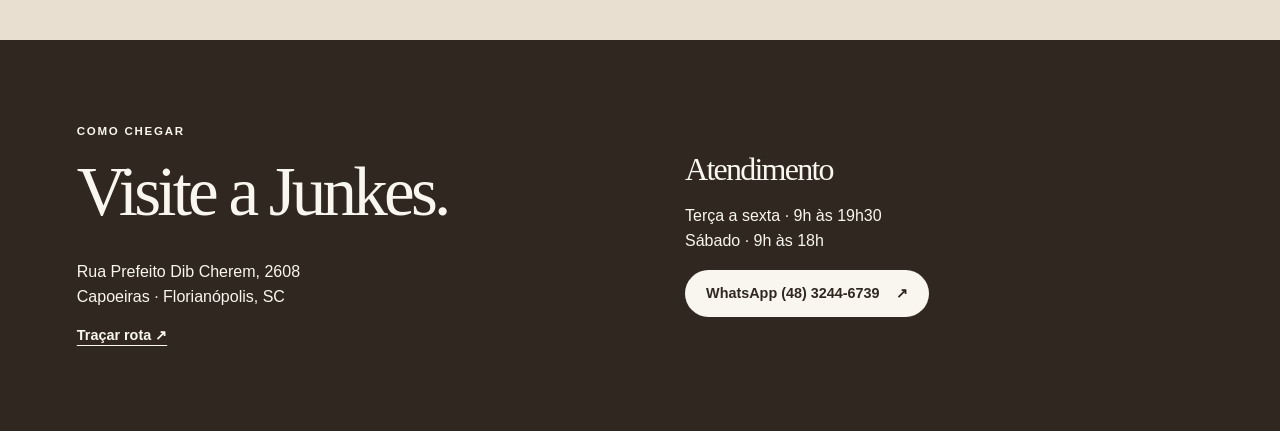
==== commit b9e5ef63: "Corrige os cards no celular e atualiza o WhatsApp da Junkes" ====
--- a/index.html
+++ b/index.html
@@ -11,13 +11,13 @@
 <header><div class="wrap bar">
 <a class="brand" href="index.html#inicio"><img src="marca.png" width="150" height="150" alt="Junkes Beleza e Bem-Estar"></a>
 <nav aria-label="Principal"><a href="#resultados">Trabalhos</a> <a href="#servicos">Serviços</a> <a href="#salao">O salão</a> <a href="#contato">Como chegar</a></nav>
-<a class="button" href="https://wa.me/5548991487799?text=Ol%C3%A1!%20Gostaria%20de%20consultar%20um%20hor%C3%A1rio%20na%20Junkes.">Agendar pelo WhatsApp <span aria-hidden="true">↗</span></a></div></header>
+<a class="button" href="https://wa.me/554832446739?text=Ol%C3%A1!%20Gostaria%20de%20consultar%20um%20hor%C3%A1rio%20na%20Junkes.">Agendar pelo WhatsApp <span aria-hidden="true">↗</span></a></div></header>
 <main id="conteudo">
 <section class="wrap hero" id="inicio">
 <div><p class="label"><span class="rule"></span> Salão de beleza · Florianópolis</p>
 <h1>Cortes, cor<br>e unhas em<br><em>Capoeiras.</em></h1>
 <p class="intro">A Junkes faz parte de Capoeiras há 30 anos. Da escolha das mechas à cor do esmalte, a conversa começa pelo que você quer para o seu dia a dia.</p>
-<div class="actions"><a class="button" href="https://wa.me/5548991487799?text=Ol%C3%A1!%20Gostaria%20de%20consultar%20um%20hor%C3%A1rio%20na%20Junkes.">Consultar horário <span aria-hidden="true">↗</span></a> <a class="text" href="#resultados">Ver trabalhos ↓</a></div></div>
+<div class="actions"><a class="button" href="https://wa.me/554832446739?text=Ol%C3%A1!%20Gostaria%20de%20consultar%20um%20hor%C3%A1rio%20na%20Junkes.">Consultar horário <span aria-hidden="true">↗</span></a> <a class="text" href="#resultados">Ver trabalhos ↓</a></div></div>
 <div class="cover-gallery" role="region" aria-label="Trabalhos em destaque">
   <div class="cover-stack"><figure class="cover ht-tp-masking"><i class="ht-tp-in" aria-hidden="true"></i><img src="ondas.jpg" width="960" height="1280" fetchpriority="high" alt="Cabelo longo visto de costas, com ondas e mechas claras"><figcaption><em>Ondas e iluminação</em><a href="#mechas">Ver serviço ↗</a></figcaption></figure></div>
   <div class="cover-controls" hidden>
@@ -45,17 +45,17 @@
 <div class="guide-foot"><div class="sequence"><button type="button" id="anterior" aria-label="Serviço anterior">←</button><span class="position"></span><button type="button" id="proximo" aria-label="Próximo serviço">→</button></div><a href="#salao">Ir para o salão ↓</a></div>
 </div>
 <div class="list wrap"><h2>Nossos <em>serviços.</em></h2>
-<article id="coloracao"><img class="list-photo" loading="lazy" src="abertura.jpg" alt="Cabelo castanho com tons claros em volta do rosto"><div><small class="label">Cor</small><h3>Coloração</h3><p>Converse sobre o tom desejado e a manutenção da cor.</p><a class="text" href="https://wa.me/5548991487799?text=Ol%C3%A1!%20Vi%20o%20servi%C3%A7o%20de%20colora%C3%A7%C3%A3o%20no%20site%20da%20Junkes%20e%20gostaria%20de%20consultar%20um%20hor%C3%A1rio.">Consultar horário ↗</a></div></article>
-<article id="mechas"><img class="list-photo" loading="lazy" src="ondas.jpg" alt="Mechas claras acompanhando as ondas do cabelo"><div><small class="label">Cor</small><h3>Mechas</h3><p>Traga suas referências de tom, contraste e iluminação.</p><a class="text" href="https://wa.me/5548991487799?text=Ol%C3%A1!%20Vi%20o%20servi%C3%A7o%20de%20mechas%20no%20site%20da%20Junkes%20e%20gostaria%20de%20consultar%20um%20hor%C3%A1rio.">Consultar horário ↗</a></div></article>
-<article id="cortes"><img class="list-photo" loading="lazy" src="curto.jpg" alt="Corte curto com a nuca à mostra"><div><small class="label">Corte e finalização</small><h3>Cortes</h3><p>Escolha o comprimento e o movimento que combinam com a sua rotina.</p><a class="text" href="https://wa.me/5548991487799?text=Ol%C3%A1!%20Vi%20o%20servi%C3%A7o%20de%20cortes%20no%20site%20da%20Junkes%20e%20gostaria%20de%20consultar%20um%20hor%C3%A1rio.">Consultar horário ↗</a></div></article>
-<article id="escova"><img class="list-photo" loading="lazy" src="escova.jpg" alt="Cabelo loiro escovado com movimento nas pontas"><div><small class="label">Corte e finalização</small><h3>Escova</h3><p>Prefere fios alinhados ou mais movimento? Combine a finalização com o profissional.</p><a class="text" href="https://wa.me/5548991487799?text=Ol%C3%A1!%20Vi%20o%20servi%C3%A7o%20de%20escova%20no%20site%20da%20Junkes%20e%20gostaria%20de%20consultar%20um%20hor%C3%A1rio.">Consultar horário ↗</a></div></article>
-<article id="tratamentos"><img class="list-photo" loading="lazy" src="longo-castanho.jpg" alt="Cabelo castanho comprido com franja lateral"><div><small class="label">Tratamento e alinhamento</small><h3>Tratamentos</h3><p>Converse sobre as necessidades dos fios e os cuidados em casa.</p><a class="text" href="https://wa.me/5548991487799?text=Ol%C3%A1!%20Vi%20o%20servi%C3%A7o%20de%20tratamentos%20no%20site%20da%20Junkes%20e%20gostaria%20de%20consultar%20um%20hor%C3%A1rio.">Consultar horário ↗</a></div></article>
-<article id="alisamento"><img class="list-photo" loading="lazy" src="alisamento.jpg" alt="Vista de costas dos fios escuros e alinhados"><div><small class="label">Tratamento e alinhamento</small><h3>Alisamento</h3><p>Consulte a equipe sobre as opções indicadas para o seu cabelo.</p><a class="text" href="https://wa.me/5548991487799?text=Ol%C3%A1!%20Vi%20o%20servi%C3%A7o%20de%20alisamento%20no%20site%20da%20Junkes%20e%20gostaria%20de%20consultar%20um%20hor%C3%A1rio.">Consultar horário ↗</a></div></article>
-<article id="botox-capilar"><img class="list-photo" loading="lazy" src="botox-capilar.jpg" alt="Comprimento e pontas do cabelo ruivo vistos de costas"><div><small class="label">Tratamento e alinhamento</small><h3>Botox capilar</h3><p>Conte à equipe o que você busca em textura e acabamento.</p><a class="text" href="https://wa.me/5548991487799?text=Ol%C3%A1!%20Vi%20o%20servi%C3%A7o%20de%20botox%20capilar%20no%20site%20da%20Junkes%20e%20gostaria%20de%20consultar%20um%20hor%C3%A1rio.">Consultar horário ↗</a></div></article>
-<article id="unhas"><img class="list-photo" loading="lazy" src="unhas.jpg" alt="Esmalte rosa nas mãos e nos pés"><div><small class="label">Mãos e pés</small><h3>Unhas</h3><p>Escolha o formato e a cor de que você gosta.</p><a class="text" href="https://wa.me/5548991487799?text=Ol%C3%A1!%20Vi%20o%20servi%C3%A7o%20de%20unhas%20no%20site%20da%20Junkes%20e%20gostaria%20de%20consultar%20um%20hor%C3%A1rio.">Consultar horário ↗</a></div></article>
-<article id="esmaltacao-em-gel"><img class="list-photo" loading="lazy" src="unhas-vermelhas.jpg" alt="Unhas arredondadas com esmalte vermelho"><div><small class="label">Mãos e pés</small><h3>Esmaltação em gel</h3><p>Consulte as cores disponíveis para sua esmaltação em gel.</p><a class="text" href="https://wa.me/5548991487799?text=Ol%C3%A1!%20Vi%20o%20servi%C3%A7o%20de%20esmalta%C3%A7%C3%A3o%20em%20gel%20no%20site%20da%20Junkes%20e%20gostaria%20de%20consultar%20um%20hor%C3%A1rio.">Consultar horário ↗</a></div></article>
-<article id="plastica-dos-pes"><img class="list-photo" loading="lazy" src="cuidado-dos-pes.jpg" alt="Detalhe do calcanhar e da planta do pé após o cuidado"><div><small class="label">Mãos e pés</small><h3>Plástica dos pés</h3><p>Reserve um horário dedicado ao cuidado dos seus pés.</p><a class="text" href="https://wa.me/5548991487799?text=Ol%C3%A1!%20Vi%20o%20servi%C3%A7o%20de%20pl%C3%A1stica%20dos%20p%C3%A9s%20no%20site%20da%20Junkes%20e%20gostaria%20de%20consultar%20um%20hor%C3%A1rio.">Consultar horário ↗</a></div></article>
-<article id="depilacao-egipcia"><img class="list-photo" loading="lazy" src="depilacao-egipcia.jpg" alt="Profissional trabalhando com linha no rosto da cliente"><div><small class="label">Depilação</small><h3>Depilação egípcia</h3><p>Consulte as áreas atendidas para depilação com linha.</p><a class="text" href="https://wa.me/5548991487799?text=Ol%C3%A1!%20Vi%20o%20servi%C3%A7o%20de%20depila%C3%A7%C3%A3o%20eg%C3%ADpcia%20no%20site%20da%20Junkes%20e%20gostaria%20de%20consultar%20um%20hor%C3%A1rio.">Consultar horário ↗</a></div></article></div></section>
+<article id="coloracao"><img class="list-photo" loading="lazy" src="abertura.jpg" alt="Cabelo castanho com tons claros em volta do rosto"><div><small class="label">Cor</small><h3>Coloração</h3><p>Converse sobre o tom desejado e a manutenção da cor.</p><a class="text" href="https://wa.me/554832446739?text=Ol%C3%A1!%20Vi%20o%20servi%C3%A7o%20de%20colora%C3%A7%C3%A3o%20no%20site%20da%20Junkes%20e%20gostaria%20de%20consultar%20um%20hor%C3%A1rio.">Consultar horário ↗</a></div></article>
+<article id="mechas"><img class="list-photo" loading="lazy" src="ondas.jpg" alt="Mechas claras acompanhando as ondas do cabelo"><div><small class="label">Cor</small><h3>Mechas</h3><p>Traga suas referências de tom, contraste e iluminação.</p><a class="text" href="https://wa.me/554832446739?text=Ol%C3%A1!%20Vi%20o%20servi%C3%A7o%20de%20mechas%20no%20site%20da%20Junkes%20e%20gostaria%20de%20consultar%20um%20hor%C3%A1rio.">Consultar horário ↗</a></div></article>
+<article id="cortes"><img class="list-photo" loading="lazy" src="curto.jpg" alt="Corte curto com a nuca à mostra"><div><small class="label">Corte e finalização</small><h3>Cortes</h3><p>Escolha o comprimento e o movimento que combinam com a sua rotina.</p><a class="text" href="https://wa.me/554832446739?text=Ol%C3%A1!%20Vi%20o%20servi%C3%A7o%20de%20cortes%20no%20site%20da%20Junkes%20e%20gostaria%20de%20consultar%20um%20hor%C3%A1rio.">Consultar horário ↗</a></div></article>
+<article id="escova"><img class="list-photo" loading="lazy" src="escova.jpg" alt="Cabelo loiro escovado com movimento nas pontas"><div><small class="label">Corte e finalização</small><h3>Escova</h3><p>Prefere fios alinhados ou mais movimento? Combine a finalização com o profissional.</p><a class="text" href="https://wa.me/554832446739?text=Ol%C3%A1!%20Vi%20o%20servi%C3%A7o%20de%20escova%20no%20site%20da%20Junkes%20e%20gostaria%20de%20consultar%20um%20hor%C3%A1rio.">Consultar horário ↗</a></div></article>
+<article id="tratamentos"><img class="list-photo" loading="lazy" src="longo-castanho.jpg" alt="Cabelo castanho comprido com franja lateral"><div><small class="label">Tratamento e alinhamento</small><h3>Tratamentos</h3><p>Converse sobre as necessidades dos fios e os cuidados em casa.</p><a class="text" href="https://wa.me/554832446739?text=Ol%C3%A1!%20Vi%20o%20servi%C3%A7o%20de%20tratamentos%20no%20site%20da%20Junkes%20e%20gostaria%20de%20consultar%20um%20hor%C3%A1rio.">Consultar horário ↗</a></div></article>
+<article id="alisamento"><img class="list-photo" loading="lazy" src="alisamento.jpg" alt="Vista de costas dos fios escuros e alinhados"><div><small class="label">Tratamento e alinhamento</small><h3>Alisamento</h3><p>Consulte a equipe sobre as opções indicadas para o seu cabelo.</p><a class="text" href="https://wa.me/554832446739?text=Ol%C3%A1!%20Vi%20o%20servi%C3%A7o%20de%20alisamento%20no%20site%20da%20Junkes%20e%20gostaria%20de%20consultar%20um%20hor%C3%A1rio.">Consultar horário ↗</a></div></article>
+<article id="botox-capilar"><img class="list-photo" loading="lazy" src="botox-capilar.jpg" alt="Comprimento e pontas do cabelo ruivo vistos de costas"><div><small class="label">Tratamento e alinhamento</small><h3>Botox capilar</h3><p>Conte à equipe o que você busca em textura e acabamento.</p><a class="text" href="https://wa.me/554832446739?text=Ol%C3%A1!%20Vi%20o%20servi%C3%A7o%20de%20botox%20capilar%20no%20site%20da%20Junkes%20e%20gostaria%20de%20consultar%20um%20hor%C3%A1rio.">Consultar horário ↗</a></div></article>
+<article id="unhas"><img class="list-photo" loading="lazy" src="unhas.jpg" alt="Esmalte rosa nas mãos e nos pés"><div><small class="label">Mãos e pés</small><h3>Unhas</h3><p>Escolha o formato e a cor de que você gosta.</p><a class="text" href="https://wa.me/554832446739?text=Ol%C3%A1!%20Vi%20o%20servi%C3%A7o%20de%20unhas%20no%20site%20da%20Junkes%20e%20gostaria%20de%20consultar%20um%20hor%C3%A1rio.">Consultar horário ↗</a></div></article>
+<article id="esmaltacao-em-gel"><img class="list-photo" loading="lazy" src="unhas-vermelhas.jpg" alt="Unhas arredondadas com esmalte vermelho"><div><small class="label">Mãos e pés</small><h3>Esmaltação em gel</h3><p>Consulte as cores disponíveis para sua esmaltação em gel.</p><a class="text" href="https://wa.me/554832446739?text=Ol%C3%A1!%20Vi%20o%20servi%C3%A7o%20de%20esmalta%C3%A7%C3%A3o%20em%20gel%20no%20site%20da%20Junkes%20e%20gostaria%20de%20consultar%20um%20hor%C3%A1rio.">Consultar horário ↗</a></div></article>
+<article id="plastica-dos-pes"><img class="list-photo" loading="lazy" src="cuidado-dos-pes.jpg" alt="Detalhe do calcanhar e da planta do pé após o cuidado"><div><small class="label">Mãos e pés</small><h3>Plástica dos pés</h3><p>Reserve um horário dedicado ao cuidado dos seus pés.</p><a class="text" href="https://wa.me/554832446739?text=Ol%C3%A1!%20Vi%20o%20servi%C3%A7o%20de%20pl%C3%A1stica%20dos%20p%C3%A9s%20no%20site%20da%20Junkes%20e%20gostaria%20de%20consultar%20um%20hor%C3%A1rio.">Consultar horário ↗</a></div></article>
+<article id="depilacao-egipcia"><img class="list-photo" loading="lazy" src="depilacao-egipcia.jpg" alt="Profissional trabalhando com linha no rosto da cliente"><div><small class="label">Depilação</small><h3>Depilação egípcia</h3><p>Consulte as áreas atendidas para depilação com linha.</p><a class="text" href="https://wa.me/554832446739?text=Ol%C3%A1!%20Vi%20o%20servi%C3%A7o%20de%20depila%C3%A7%C3%A3o%20eg%C3%ADpcia%20no%20site%20da%20Junkes%20e%20gostaria%20de%20consultar%20um%20hor%C3%A1rio.">Consultar horário ↗</a></div></article></div></section>
 <section id="salao"><div class="wrap two"><div><p class="label"><span class="rule"></span> O salão</p><h2>Há <em>30 anos</em><br>em Capoeiras.</h2></div><div class="salon-story"><p class="intro">Aqui na Rua Prefeito Dib Cherem, tem quem volte para manter o corte de sempre e quem chegue com uma foto e vontade de mudar.</p><p>No álbum da Junkes, dá para ver as escolhas de perto. As mechas acompanham as ondas, o corte curto deixa a nuca à mostra e o rosa aparece nas mãos e nos pés. Se algum detalhe chamar sua atenção, leve a foto para a conversa com a equipe.</p><p>Para a sua visita, conte pelo WhatsApp o que gostaria de fazer. Você pode combinar o comprimento do corte, conversar sobre a manutenção da cor ou consultar os horários para cuidar das unhas.</p><a class="text" href="https://www.instagram.com/junkesbelezaebemestar/">Ver o dia a dia da Junkes no Instagram ↗</a></div></div></section>
-</main><footer id="contato"><div class="wrap two"><div><p class="label">Como chegar</p><h2>Visite a Junkes.</h2><address>Rua Prefeito Dib Cherem, 2608<br>Capoeiras · Florianópolis, SC</address><a class="text" href="https://www.google.com/maps/dir/?api=1&amp;destination=Rua+Prefeito+Dib+Cherem+2608+Capoeiras+Florianopolis+SC">Traçar rota ↗</a></div><div><h3>Atendimento</h3><p>Terça a sexta · 9h às 19h30<br>Sábado · 9h às 18h</p><a class="button" href="https://wa.me/5548991487799?text=Ol%C3%A1!%20Gostaria%20de%20consultar%20um%20hor%C3%A1rio%20na%20Junkes.">Consultar pelo WhatsApp <span aria-hidden="true">↗</span></a></div></div></footer>
+</main><footer id="contato"><div class="wrap two"><div><p class="label">Como chegar</p><h2>Visite a Junkes.</h2><address>Rua Prefeito Dib Cherem, 2608<br>Capoeiras · Florianópolis, SC</address><a class="text" href="https://www.google.com/maps/dir/?api=1&amp;destination=Rua+Prefeito+Dib+Cherem+2608+Capoeiras+Florianopolis+SC">Traçar rota ↗</a></div><div><h3>Atendimento</h3><p>Terça a sexta · 9h às 19h30<br>Sábado · 9h às 18h</p><a class="button" href="https://wa.me/554832446739?text=Ol%C3%A1!%20Gostaria%20de%20consultar%20um%20hor%C3%A1rio%20na%20Junkes.">WhatsApp (48) 3244-6739 <span aria-hidden="true">↗</span></a></div></div></footer>
 <script src="movimento.js"></script></body></html>
--- a/site.css
+++ b/site.css
@@ -192,6 +192,22 @@
 footer .text:hover {color:#edc8ae}
 .sequence button:not([aria-disabled="true"]):hover {background:var(--paper);color:var(--ink)}
 .guide-bar :focus-visible,.guide-foot :focus-visible {outline-color:#ffead5}
+.cover,.handheld .service-card {touch-action:pan-y pinch-zoom}
+.handheld .stage {
+  position:relative;height:auto;padding-block:clamp(24px,5vw,44px);
+  grid-template-rows:auto auto auto;gap:16px;
+}
+.handheld .guide-bar,.handheld .guide-foot {padding:0;flex-wrap:wrap}
+.handheld .guide-bar select,.handheld .sequence button,.cover-controls button {min-height:44px}
+.handheld .sequence button,.cover-controls button {min-width:44px}
+@media (max-width:650px) {
+  .handheld .service-card {grid-template-columns:minmax(0,1fr);grid-template-rows:clamp(165px,36svh,350px) auto}
+  .handheld .service-copy {min-width:0;min-height:14rem}
+}
+@media (pointer:coarse) and (prefers-reduced-motion:no-preference) {
+  .button:active,.sequence button:active,.cover-controls button:active {transform:scale(.96)}
+  .photos a:active img {transform:scale(.98)}
+}
 @media(max-width:740px) {
   .wrap {width:89%}
   .bar {flex-wrap:wrap;gap:0;padding-bottom:10px}
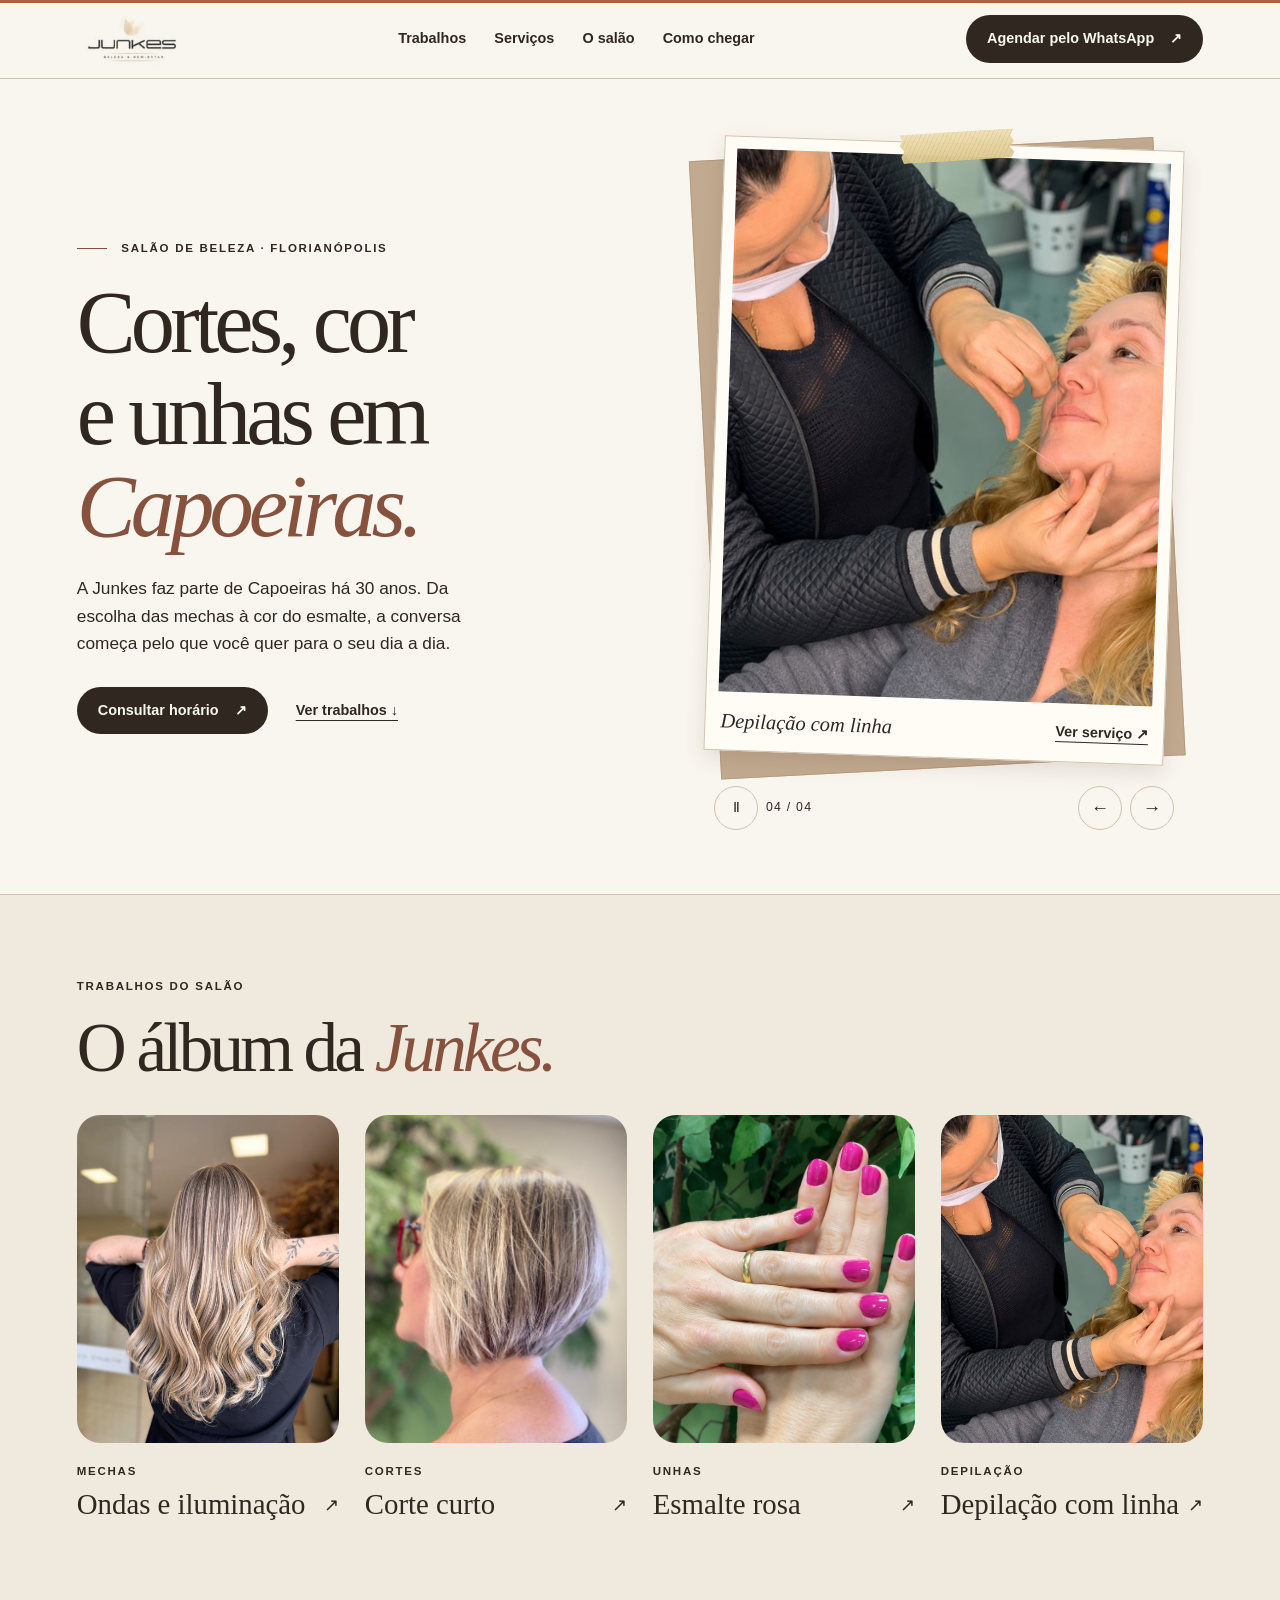
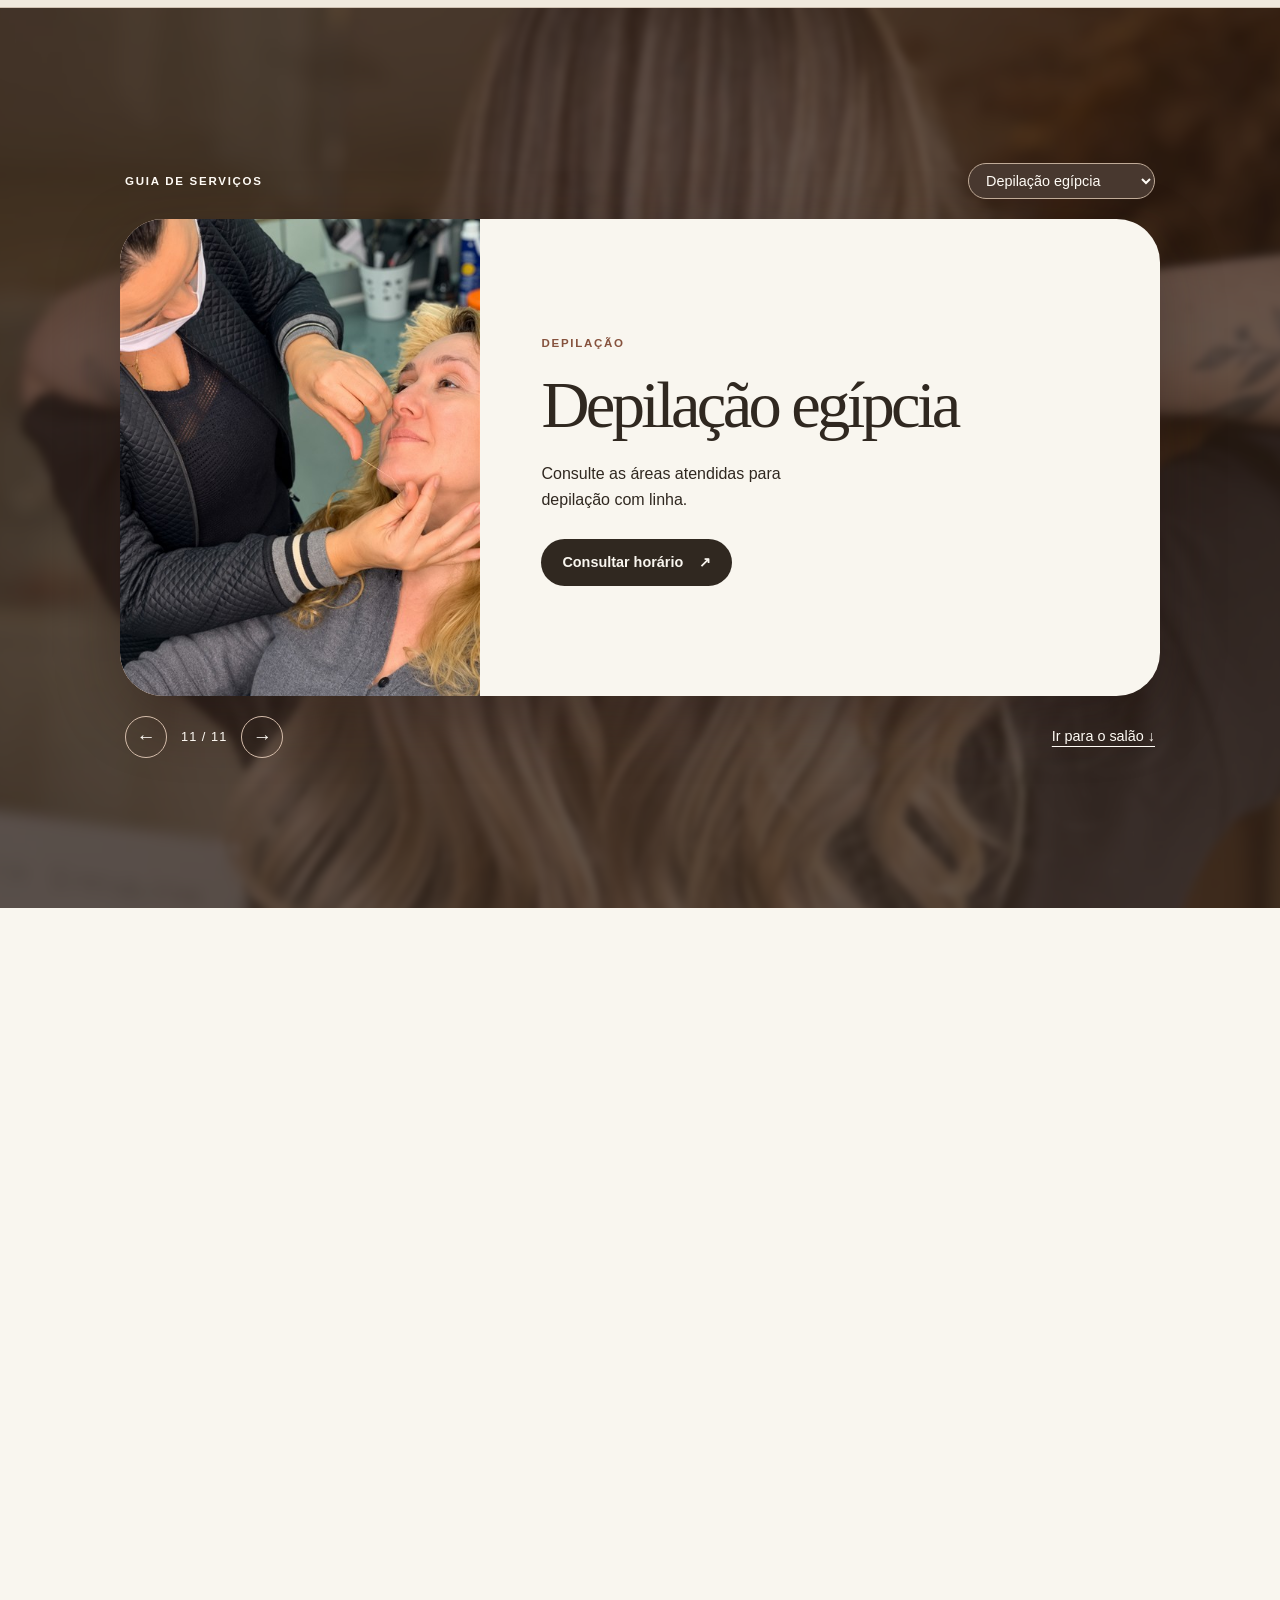
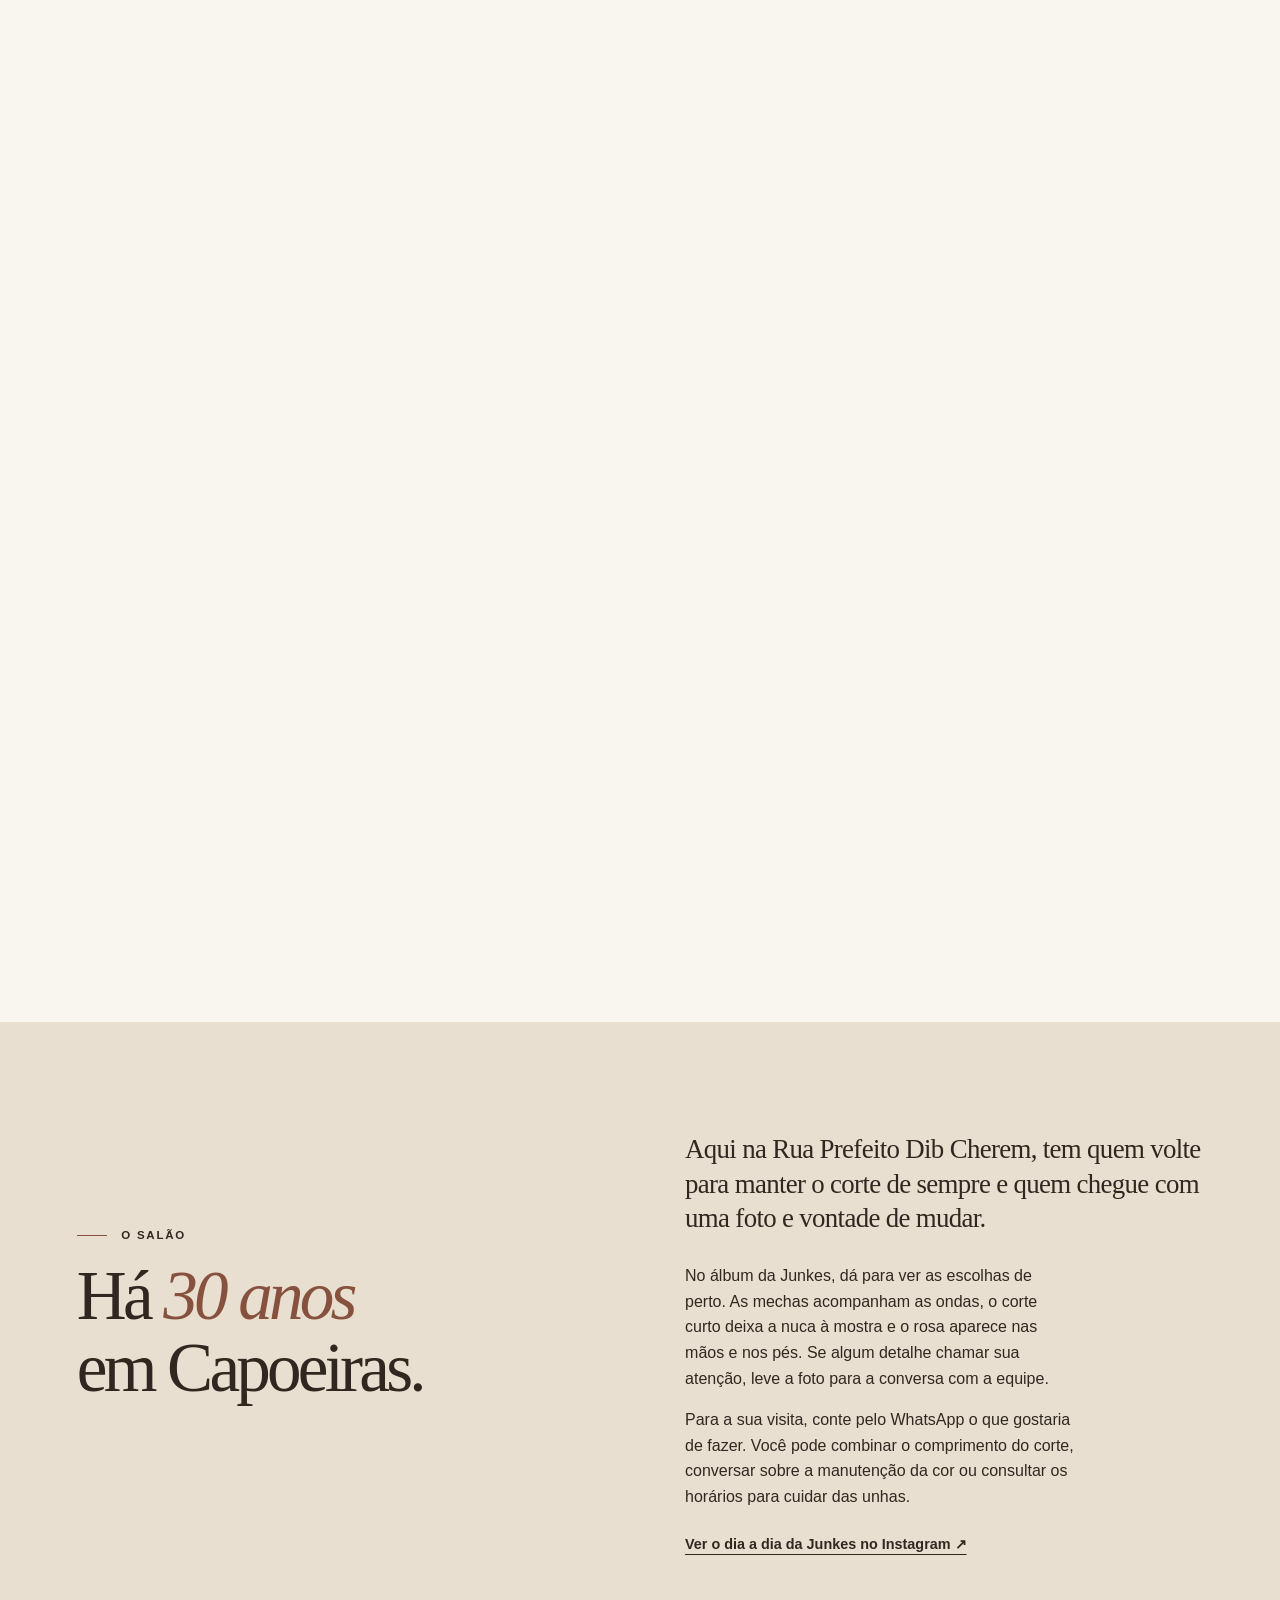
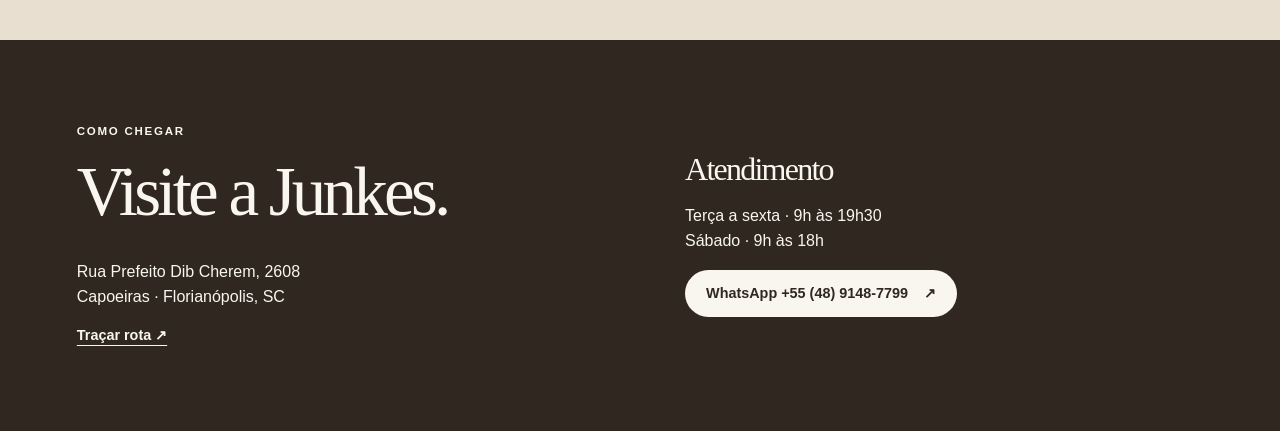
==== commit 06e45f8f: "Corrige o número de WhatsApp da Junkes" ====
--- a/index.html
+++ b/index.html
@@ -11,13 +11,13 @@
 <header><div class="wrap bar">
 <a class="brand" href="index.html#inicio"><img src="marca.png" width="150" height="150" alt="Junkes Beleza e Bem-Estar"></a>
 <nav aria-label="Principal"><a href="#resultados">Trabalhos</a> <a href="#servicos">Serviços</a> <a href="#salao">O salão</a> <a href="#contato">Como chegar</a></nav>
-<a class="button" href="https://wa.me/554832446739?text=Ol%C3%A1!%20Gostaria%20de%20consultar%20um%20hor%C3%A1rio%20na%20Junkes.">Agendar pelo WhatsApp <span aria-hidden="true">↗</span></a></div></header>
+<a class="button" href="https://wa.me/554891487799?text=Ol%C3%A1!%20Gostaria%20de%20consultar%20um%20hor%C3%A1rio%20na%20Junkes.">Agendar pelo WhatsApp <span aria-hidden="true">↗</span></a></div></header>
 <main id="conteudo">
 <section class="wrap hero" id="inicio">
 <div><p class="label"><span class="rule"></span> Salão de beleza · Florianópolis</p>
 <h1>Cortes, cor<br>e unhas em<br><em>Capoeiras.</em></h1>
 <p class="intro">A Junkes faz parte de Capoeiras há 30 anos. Da escolha das mechas à cor do esmalte, a conversa começa pelo que você quer para o seu dia a dia.</p>
-<div class="actions"><a class="button" href="https://wa.me/554832446739?text=Ol%C3%A1!%20Gostaria%20de%20consultar%20um%20hor%C3%A1rio%20na%20Junkes.">Consultar horário <span aria-hidden="true">↗</span></a> <a class="text" href="#resultados">Ver trabalhos ↓</a></div></div>
+<div class="actions"><a class="button" href="https://wa.me/554891487799?text=Ol%C3%A1!%20Gostaria%20de%20consultar%20um%20hor%C3%A1rio%20na%20Junkes.">Consultar horário <span aria-hidden="true">↗</span></a> <a class="text" href="#resultados">Ver trabalhos ↓</a></div></div>
 <div class="cover-gallery" role="region" aria-label="Trabalhos em destaque">
   <div class="cover-stack"><figure class="cover ht-tp-masking"><i class="ht-tp-in" aria-hidden="true"></i><img src="ondas.jpg" width="960" height="1280" fetchpriority="high" alt="Cabelo longo visto de costas, com ondas e mechas claras"><figcaption><em>Ondas e iluminação</em><a href="#mechas">Ver serviço ↗</a></figcaption></figure></div>
   <div class="cover-controls" hidden>
@@ -45,17 +45,17 @@
 <div class="guide-foot"><div class="sequence"><button type="button" id="anterior" aria-label="Serviço anterior">←</button><span class="position"></span><button type="button" id="proximo" aria-label="Próximo serviço">→</button></div><a href="#salao">Ir para o salão ↓</a></div>
 </div>
 <div class="list wrap"><h2>Nossos <em>serviços.</em></h2>
-<article id="coloracao"><img class="list-photo" loading="lazy" src="abertura.jpg" alt="Cabelo castanho com tons claros em volta do rosto"><div><small class="label">Cor</small><h3>Coloração</h3><p>Converse sobre o tom desejado e a manutenção da cor.</p><a class="text" href="https://wa.me/554832446739?text=Ol%C3%A1!%20Vi%20o%20servi%C3%A7o%20de%20colora%C3%A7%C3%A3o%20no%20site%20da%20Junkes%20e%20gostaria%20de%20consultar%20um%20hor%C3%A1rio.">Consultar horário ↗</a></div></article>
-<article id="mechas"><img class="list-photo" loading="lazy" src="ondas.jpg" alt="Mechas claras acompanhando as ondas do cabelo"><div><small class="label">Cor</small><h3>Mechas</h3><p>Traga suas referências de tom, contraste e iluminação.</p><a class="text" href="https://wa.me/554832446739?text=Ol%C3%A1!%20Vi%20o%20servi%C3%A7o%20de%20mechas%20no%20site%20da%20Junkes%20e%20gostaria%20de%20consultar%20um%20hor%C3%A1rio.">Consultar horário ↗</a></div></article>
-<article id="cortes"><img class="list-photo" loading="lazy" src="curto.jpg" alt="Corte curto com a nuca à mostra"><div><small class="label">Corte e finalização</small><h3>Cortes</h3><p>Escolha o comprimento e o movimento que combinam com a sua rotina.</p><a class="text" href="https://wa.me/554832446739?text=Ol%C3%A1!%20Vi%20o%20servi%C3%A7o%20de%20cortes%20no%20site%20da%20Junkes%20e%20gostaria%20de%20consultar%20um%20hor%C3%A1rio.">Consultar horário ↗</a></div></article>
-<article id="escova"><img class="list-photo" loading="lazy" src="escova.jpg" alt="Cabelo loiro escovado com movimento nas pontas"><div><small class="label">Corte e finalização</small><h3>Escova</h3><p>Prefere fios alinhados ou mais movimento? Combine a finalização com o profissional.</p><a class="text" href="https://wa.me/554832446739?text=Ol%C3%A1!%20Vi%20o%20servi%C3%A7o%20de%20escova%20no%20site%20da%20Junkes%20e%20gostaria%20de%20consultar%20um%20hor%C3%A1rio.">Consultar horário ↗</a></div></article>
-<article id="tratamentos"><img class="list-photo" loading="lazy" src="longo-castanho.jpg" alt="Cabelo castanho comprido com franja lateral"><div><small class="label">Tratamento e alinhamento</small><h3>Tratamentos</h3><p>Converse sobre as necessidades dos fios e os cuidados em casa.</p><a class="text" href="https://wa.me/554832446739?text=Ol%C3%A1!%20Vi%20o%20servi%C3%A7o%20de%20tratamentos%20no%20site%20da%20Junkes%20e%20gostaria%20de%20consultar%20um%20hor%C3%A1rio.">Consultar horário ↗</a></div></article>
-<article id="alisamento"><img class="list-photo" loading="lazy" src="alisamento.jpg" alt="Vista de costas dos fios escuros e alinhados"><div><small class="label">Tratamento e alinhamento</small><h3>Alisamento</h3><p>Consulte a equipe sobre as opções indicadas para o seu cabelo.</p><a class="text" href="https://wa.me/554832446739?text=Ol%C3%A1!%20Vi%20o%20servi%C3%A7o%20de%20alisamento%20no%20site%20da%20Junkes%20e%20gostaria%20de%20consultar%20um%20hor%C3%A1rio.">Consultar horário ↗</a></div></article>
-<article id="botox-capilar"><img class="list-photo" loading="lazy" src="botox-capilar.jpg" alt="Comprimento e pontas do cabelo ruivo vistos de costas"><div><small class="label">Tratamento e alinhamento</small><h3>Botox capilar</h3><p>Conte à equipe o que você busca em textura e acabamento.</p><a class="text" href="https://wa.me/554832446739?text=Ol%C3%A1!%20Vi%20o%20servi%C3%A7o%20de%20botox%20capilar%20no%20site%20da%20Junkes%20e%20gostaria%20de%20consultar%20um%20hor%C3%A1rio.">Consultar horário ↗</a></div></article>
-<article id="unhas"><img class="list-photo" loading="lazy" src="unhas.jpg" alt="Esmalte rosa nas mãos e nos pés"><div><small class="label">Mãos e pés</small><h3>Unhas</h3><p>Escolha o formato e a cor de que você gosta.</p><a class="text" href="https://wa.me/554832446739?text=Ol%C3%A1!%20Vi%20o%20servi%C3%A7o%20de%20unhas%20no%20site%20da%20Junkes%20e%20gostaria%20de%20consultar%20um%20hor%C3%A1rio.">Consultar horário ↗</a></div></article>
-<article id="esmaltacao-em-gel"><img class="list-photo" loading="lazy" src="unhas-vermelhas.jpg" alt="Unhas arredondadas com esmalte vermelho"><div><small class="label">Mãos e pés</small><h3>Esmaltação em gel</h3><p>Consulte as cores disponíveis para sua esmaltação em gel.</p><a class="text" href="https://wa.me/554832446739?text=Ol%C3%A1!%20Vi%20o%20servi%C3%A7o%20de%20esmalta%C3%A7%C3%A3o%20em%20gel%20no%20site%20da%20Junkes%20e%20gostaria%20de%20consultar%20um%20hor%C3%A1rio.">Consultar horário ↗</a></div></article>
-<article id="plastica-dos-pes"><img class="list-photo" loading="lazy" src="cuidado-dos-pes.jpg" alt="Detalhe do calcanhar e da planta do pé após o cuidado"><div><small class="label">Mãos e pés</small><h3>Plástica dos pés</h3><p>Reserve um horário dedicado ao cuidado dos seus pés.</p><a class="text" href="https://wa.me/554832446739?text=Ol%C3%A1!%20Vi%20o%20servi%C3%A7o%20de%20pl%C3%A1stica%20dos%20p%C3%A9s%20no%20site%20da%20Junkes%20e%20gostaria%20de%20consultar%20um%20hor%C3%A1rio.">Consultar horário ↗</a></div></article>
-<article id="depilacao-egipcia"><img class="list-photo" loading="lazy" src="depilacao-egipcia.jpg" alt="Profissional trabalhando com linha no rosto da cliente"><div><small class="label">Depilação</small><h3>Depilação egípcia</h3><p>Consulte as áreas atendidas para depilação com linha.</p><a class="text" href="https://wa.me/554832446739?text=Ol%C3%A1!%20Vi%20o%20servi%C3%A7o%20de%20depila%C3%A7%C3%A3o%20eg%C3%ADpcia%20no%20site%20da%20Junkes%20e%20gostaria%20de%20consultar%20um%20hor%C3%A1rio.">Consultar horário ↗</a></div></article></div></section>
+<article id="coloracao"><img class="list-photo" loading="lazy" src="abertura.jpg" alt="Cabelo castanho com tons claros em volta do rosto"><div><small class="label">Cor</small><h3>Coloração</h3><p>Converse sobre o tom desejado e a manutenção da cor.</p><a class="text" href="https://wa.me/554891487799?text=Ol%C3%A1!%20Vi%20o%20servi%C3%A7o%20de%20colora%C3%A7%C3%A3o%20no%20site%20da%20Junkes%20e%20gostaria%20de%20consultar%20um%20hor%C3%A1rio.">Consultar horário ↗</a></div></article>
+<article id="mechas"><img class="list-photo" loading="lazy" src="ondas.jpg" alt="Mechas claras acompanhando as ondas do cabelo"><div><small class="label">Cor</small><h3>Mechas</h3><p>Traga suas referências de tom, contraste e iluminação.</p><a class="text" href="https://wa.me/554891487799?text=Ol%C3%A1!%20Vi%20o%20servi%C3%A7o%20de%20mechas%20no%20site%20da%20Junkes%20e%20gostaria%20de%20consultar%20um%20hor%C3%A1rio.">Consultar horário ↗</a></div></article>
+<article id="cortes"><img class="list-photo" loading="lazy" src="curto.jpg" alt="Corte curto com a nuca à mostra"><div><small class="label">Corte e finalização</small><h3>Cortes</h3><p>Escolha o comprimento e o movimento que combinam com a sua rotina.</p><a class="text" href="https://wa.me/554891487799?text=Ol%C3%A1!%20Vi%20o%20servi%C3%A7o%20de%20cortes%20no%20site%20da%20Junkes%20e%20gostaria%20de%20consultar%20um%20hor%C3%A1rio.">Consultar horário ↗</a></div></article>
+<article id="escova"><img class="list-photo" loading="lazy" src="escova.jpg" alt="Cabelo loiro escovado com movimento nas pontas"><div><small class="label">Corte e finalização</small><h3>Escova</h3><p>Prefere fios alinhados ou mais movimento? Combine a finalização com o profissional.</p><a class="text" href="https://wa.me/554891487799?text=Ol%C3%A1!%20Vi%20o%20servi%C3%A7o%20de%20escova%20no%20site%20da%20Junkes%20e%20gostaria%20de%20consultar%20um%20hor%C3%A1rio.">Consultar horário ↗</a></div></article>
+<article id="tratamentos"><img class="list-photo" loading="lazy" src="longo-castanho.jpg" alt="Cabelo castanho comprido com franja lateral"><div><small class="label">Tratamento e alinhamento</small><h3>Tratamentos</h3><p>Converse sobre as necessidades dos fios e os cuidados em casa.</p><a class="text" href="https://wa.me/554891487799?text=Ol%C3%A1!%20Vi%20o%20servi%C3%A7o%20de%20tratamentos%20no%20site%20da%20Junkes%20e%20gostaria%20de%20consultar%20um%20hor%C3%A1rio.">Consultar horário ↗</a></div></article>
+<article id="alisamento"><img class="list-photo" loading="lazy" src="alisamento.jpg" alt="Vista de costas dos fios escuros e alinhados"><div><small class="label">Tratamento e alinhamento</small><h3>Alisamento</h3><p>Consulte a equipe sobre as opções indicadas para o seu cabelo.</p><a class="text" href="https://wa.me/554891487799?text=Ol%C3%A1!%20Vi%20o%20servi%C3%A7o%20de%20alisamento%20no%20site%20da%20Junkes%20e%20gostaria%20de%20consultar%20um%20hor%C3%A1rio.">Consultar horário ↗</a></div></article>
+<article id="botox-capilar"><img class="list-photo" loading="lazy" src="botox-capilar.jpg" alt="Comprimento e pontas do cabelo ruivo vistos de costas"><div><small class="label">Tratamento e alinhamento</small><h3>Botox capilar</h3><p>Conte à equipe o que você busca em textura e acabamento.</p><a class="text" href="https://wa.me/554891487799?text=Ol%C3%A1!%20Vi%20o%20servi%C3%A7o%20de%20botox%20capilar%20no%20site%20da%20Junkes%20e%20gostaria%20de%20consultar%20um%20hor%C3%A1rio.">Consultar horário ↗</a></div></article>
+<article id="unhas"><img class="list-photo" loading="lazy" src="unhas.jpg" alt="Esmalte rosa nas mãos e nos pés"><div><small class="label">Mãos e pés</small><h3>Unhas</h3><p>Escolha o formato e a cor de que você gosta.</p><a class="text" href="https://wa.me/554891487799?text=Ol%C3%A1!%20Vi%20o%20servi%C3%A7o%20de%20unhas%20no%20site%20da%20Junkes%20e%20gostaria%20de%20consultar%20um%20hor%C3%A1rio.">Consultar horário ↗</a></div></article>
+<article id="esmaltacao-em-gel"><img class="list-photo" loading="lazy" src="unhas-vermelhas.jpg" alt="Unhas arredondadas com esmalte vermelho"><div><small class="label">Mãos e pés</small><h3>Esmaltação em gel</h3><p>Consulte as cores disponíveis para sua esmaltação em gel.</p><a class="text" href="https://wa.me/554891487799?text=Ol%C3%A1!%20Vi%20o%20servi%C3%A7o%20de%20esmalta%C3%A7%C3%A3o%20em%20gel%20no%20site%20da%20Junkes%20e%20gostaria%20de%20consultar%20um%20hor%C3%A1rio.">Consultar horário ↗</a></div></article>
+<article id="plastica-dos-pes"><img class="list-photo" loading="lazy" src="cuidado-dos-pes.jpg" alt="Detalhe do calcanhar e da planta do pé após o cuidado"><div><small class="label">Mãos e pés</small><h3>Plástica dos pés</h3><p>Reserve um horário dedicado ao cuidado dos seus pés.</p><a class="text" href="https://wa.me/554891487799?text=Ol%C3%A1!%20Vi%20o%20servi%C3%A7o%20de%20pl%C3%A1stica%20dos%20p%C3%A9s%20no%20site%20da%20Junkes%20e%20gostaria%20de%20consultar%20um%20hor%C3%A1rio.">Consultar horário ↗</a></div></article>
+<article id="depilacao-egipcia"><img class="list-photo" loading="lazy" src="depilacao-egipcia.jpg" alt="Profissional trabalhando com linha no rosto da cliente"><div><small class="label">Depilação</small><h3>Depilação egípcia</h3><p>Consulte as áreas atendidas para depilação com linha.</p><a class="text" href="https://wa.me/554891487799?text=Ol%C3%A1!%20Vi%20o%20servi%C3%A7o%20de%20depila%C3%A7%C3%A3o%20eg%C3%ADpcia%20no%20site%20da%20Junkes%20e%20gostaria%20de%20consultar%20um%20hor%C3%A1rio.">Consultar horário ↗</a></div></article></div></section>
 <section id="salao"><div class="wrap two"><div><p class="label"><span class="rule"></span> O salão</p><h2>Há <em>30 anos</em><br>em Capoeiras.</h2></div><div class="salon-story"><p class="intro">Aqui na Rua Prefeito Dib Cherem, tem quem volte para manter o corte de sempre e quem chegue com uma foto e vontade de mudar.</p><p>No álbum da Junkes, dá para ver as escolhas de perto. As mechas acompanham as ondas, o corte curto deixa a nuca à mostra e o rosa aparece nas mãos e nos pés. Se algum detalhe chamar sua atenção, leve a foto para a conversa com a equipe.</p><p>Para a sua visita, conte pelo WhatsApp o que gostaria de fazer. Você pode combinar o comprimento do corte, conversar sobre a manutenção da cor ou consultar os horários para cuidar das unhas.</p><a class="text" href="https://www.instagram.com/junkesbelezaebemestar/">Ver o dia a dia da Junkes no Instagram ↗</a></div></div></section>
-</main><footer id="contato"><div class="wrap two"><div><p class="label">Como chegar</p><h2>Visite a Junkes.</h2><address>Rua Prefeito Dib Cherem, 2608<br>Capoeiras · Florianópolis, SC</address><a class="text" href="https://www.google.com/maps/dir/?api=1&amp;destination=Rua+Prefeito+Dib+Cherem+2608+Capoeiras+Florianopolis+SC">Traçar rota ↗</a></div><div><h3>Atendimento</h3><p>Terça a sexta · 9h às 19h30<br>Sábado · 9h às 18h</p><a class="button" href="https://wa.me/554832446739?text=Ol%C3%A1!%20Gostaria%20de%20consultar%20um%20hor%C3%A1rio%20na%20Junkes.">WhatsApp (48) 3244-6739 <span aria-hidden="true">↗</span></a></div></div></footer>
+</main><footer id="contato"><div class="wrap two"><div><p class="label">Como chegar</p><h2>Visite a Junkes.</h2><address>Rua Prefeito Dib Cherem, 2608<br>Capoeiras · Florianópolis, SC</address><a class="text" href="https://www.google.com/maps/dir/?api=1&amp;destination=Rua+Prefeito+Dib+Cherem+2608+Capoeiras+Florianopolis+SC">Traçar rota ↗</a></div><div><h3>Atendimento</h3><p>Terça a sexta · 9h às 19h30<br>Sábado · 9h às 18h</p><a class="button" href="https://wa.me/554891487799?text=Ol%C3%A1!%20Gostaria%20de%20consultar%20um%20hor%C3%A1rio%20na%20Junkes.">WhatsApp +55 (48) 9148-7799 <span aria-hidden="true">↗</span></a></div></div></footer>
 <script src="movimento.js"></script></body></html>
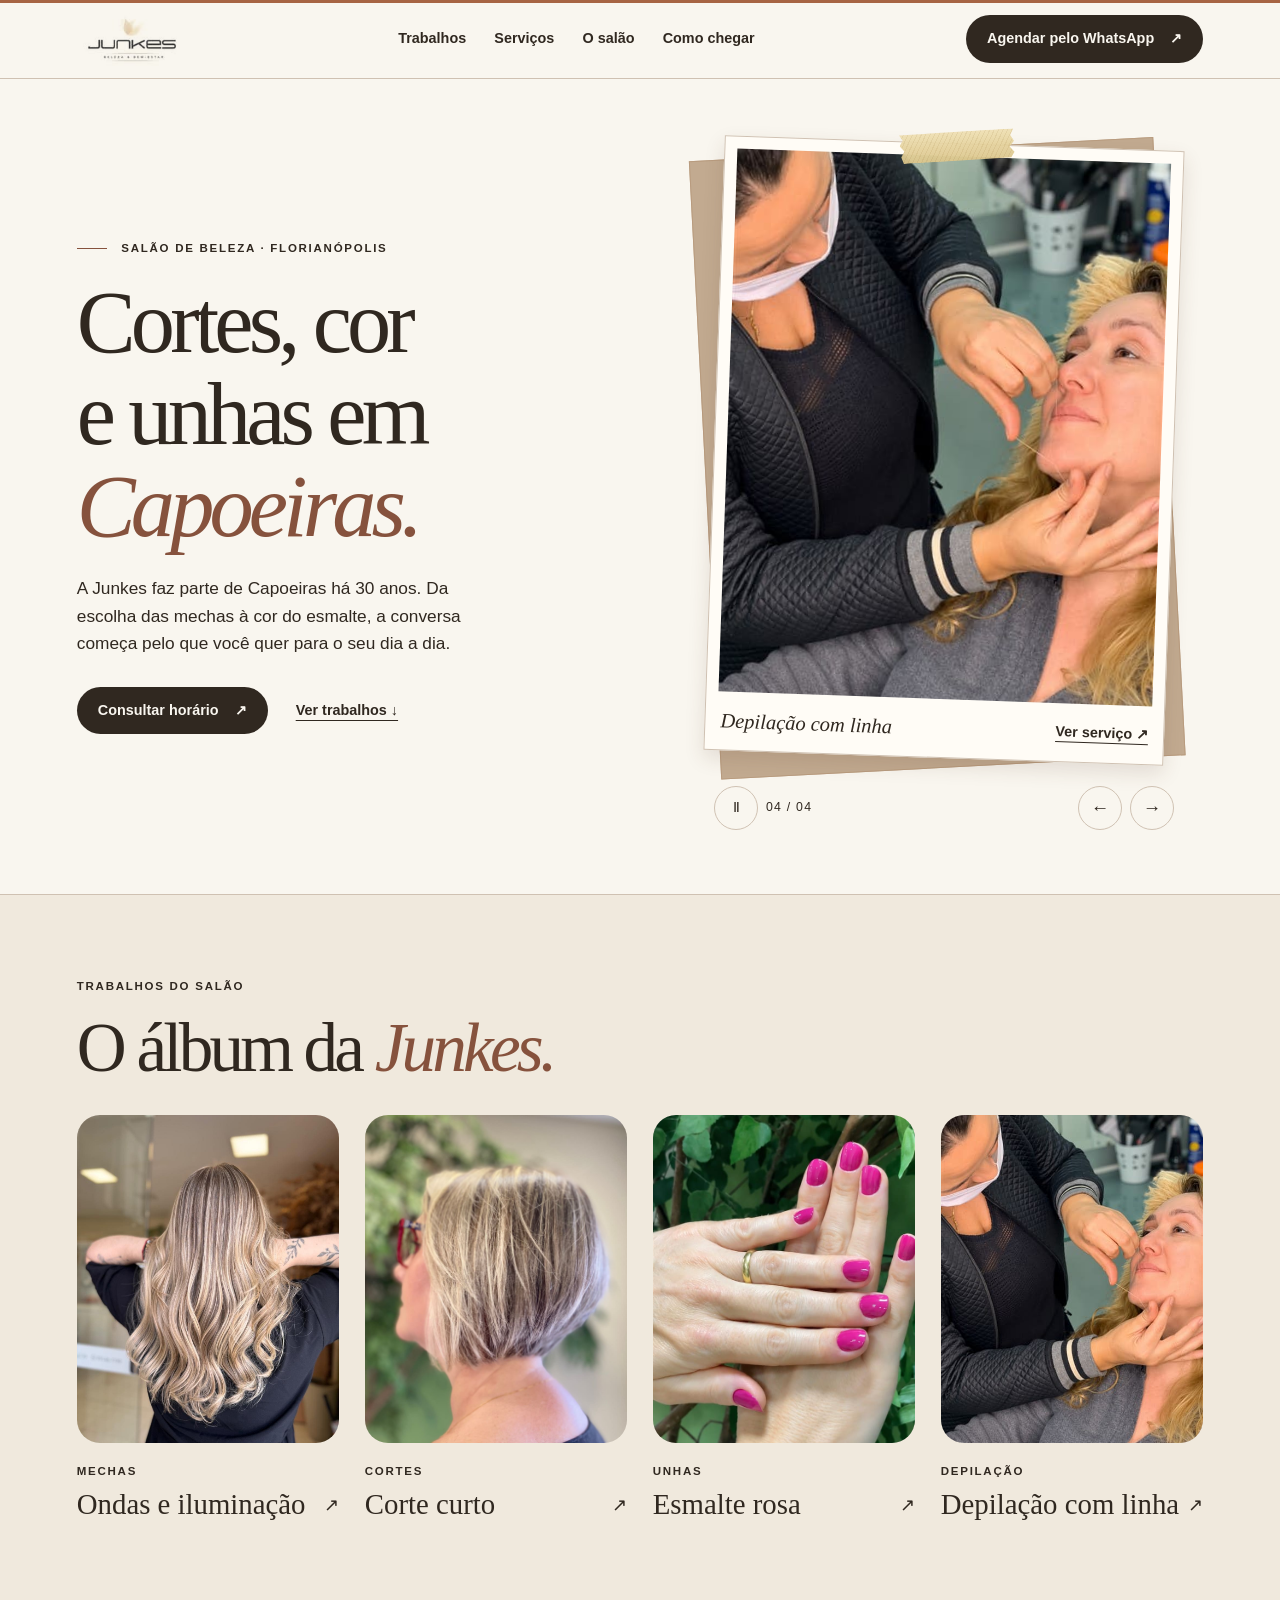
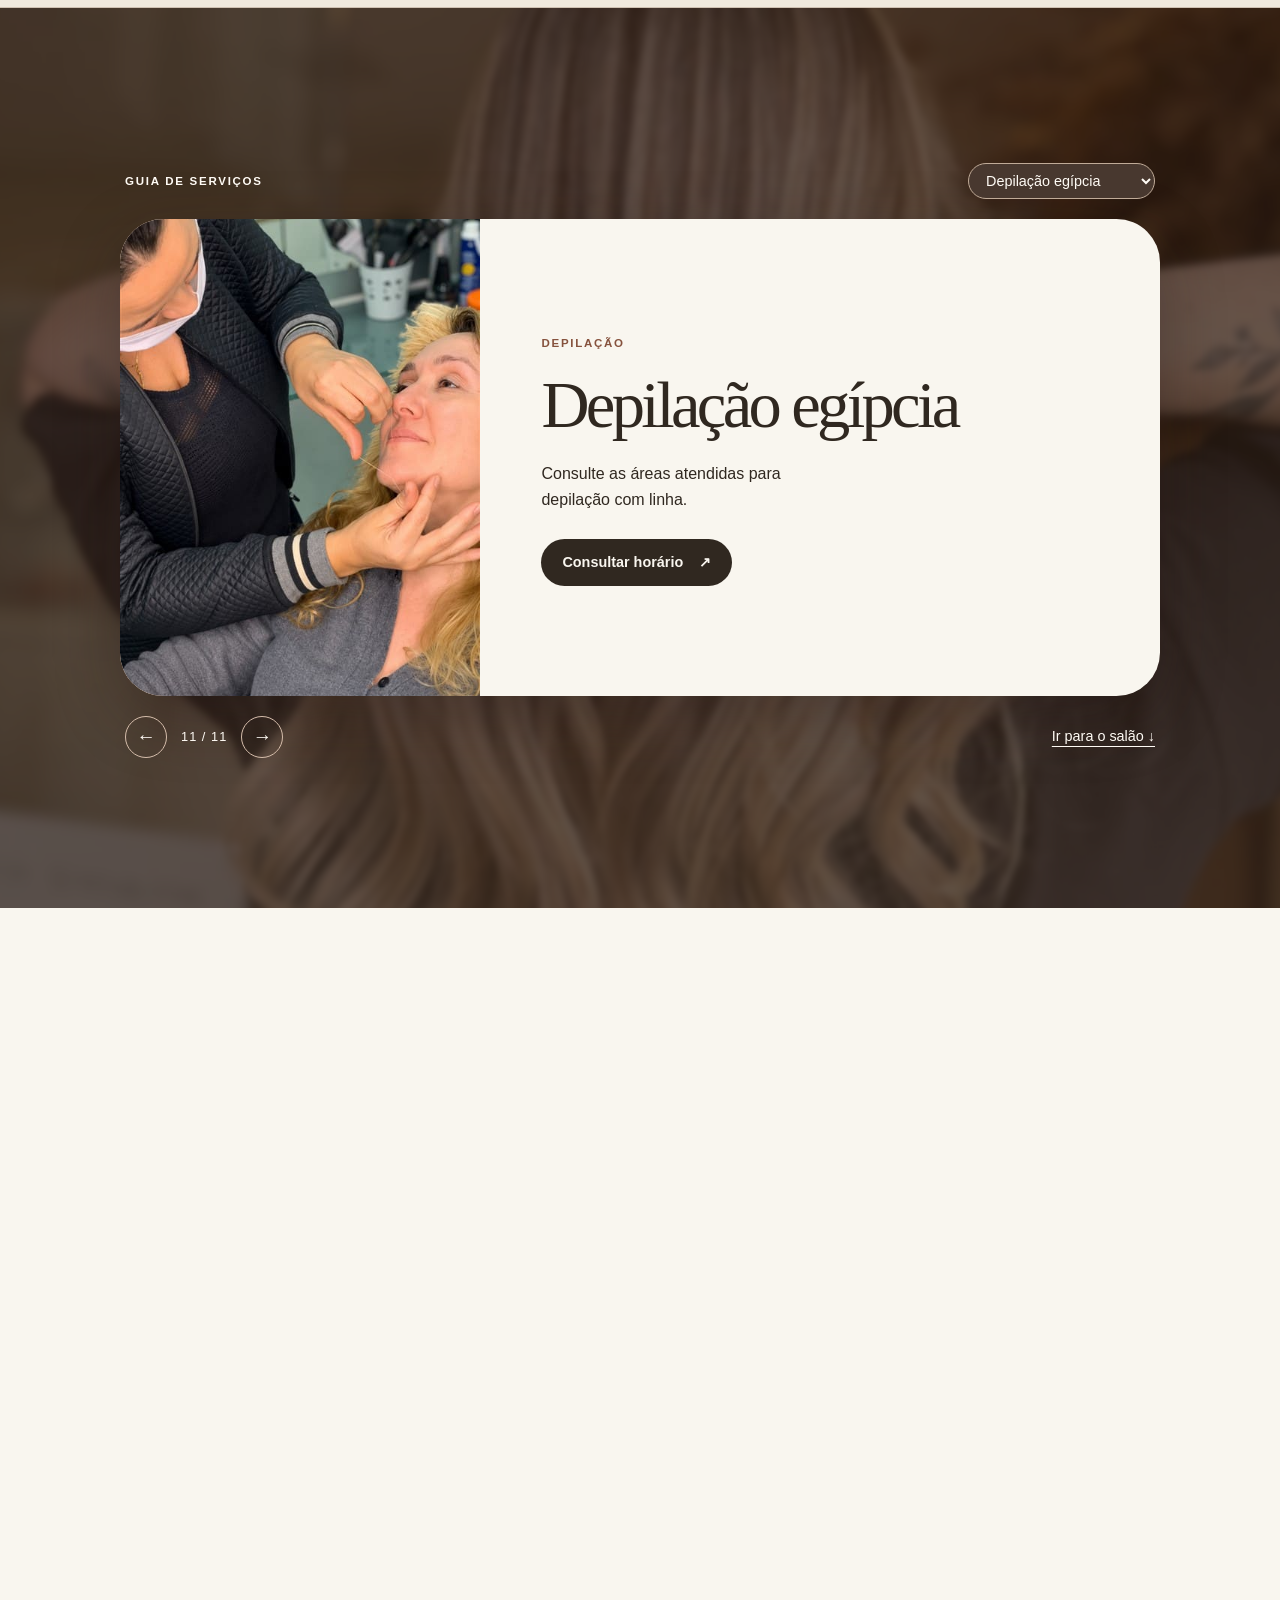
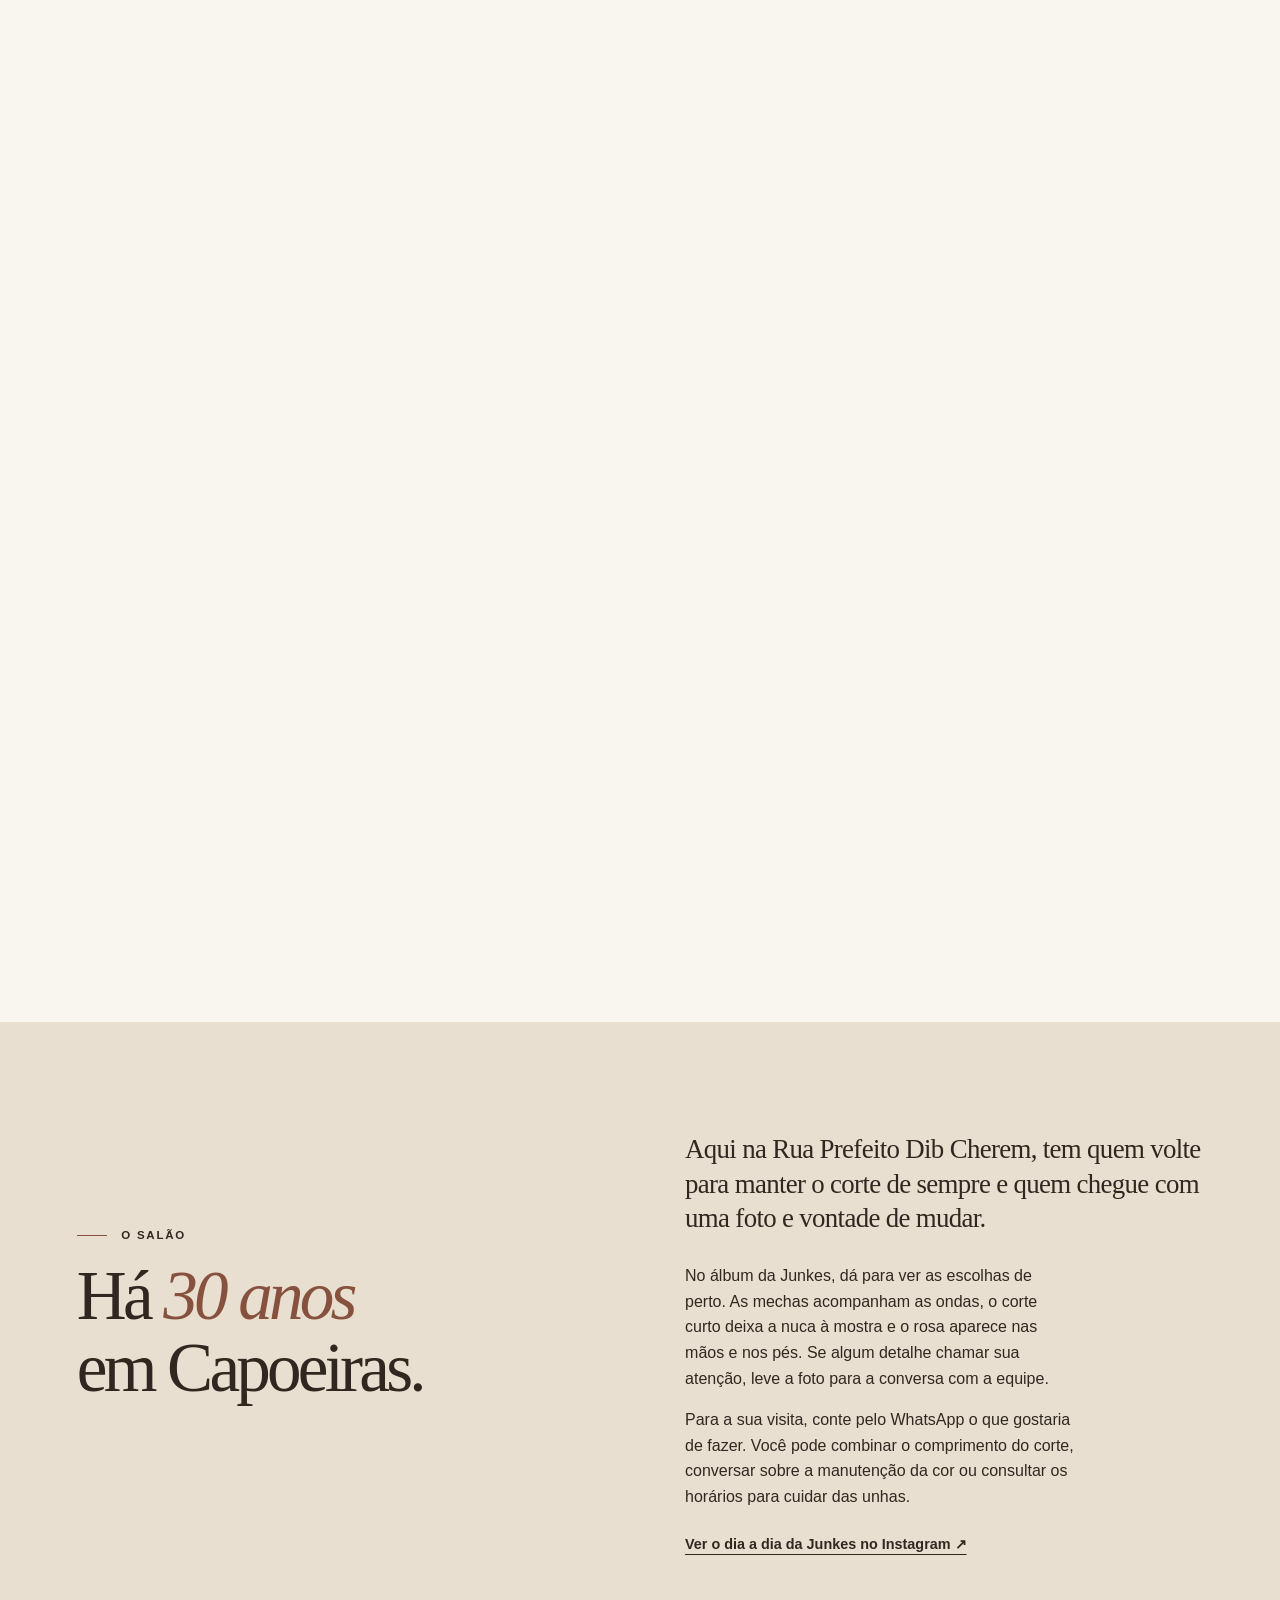
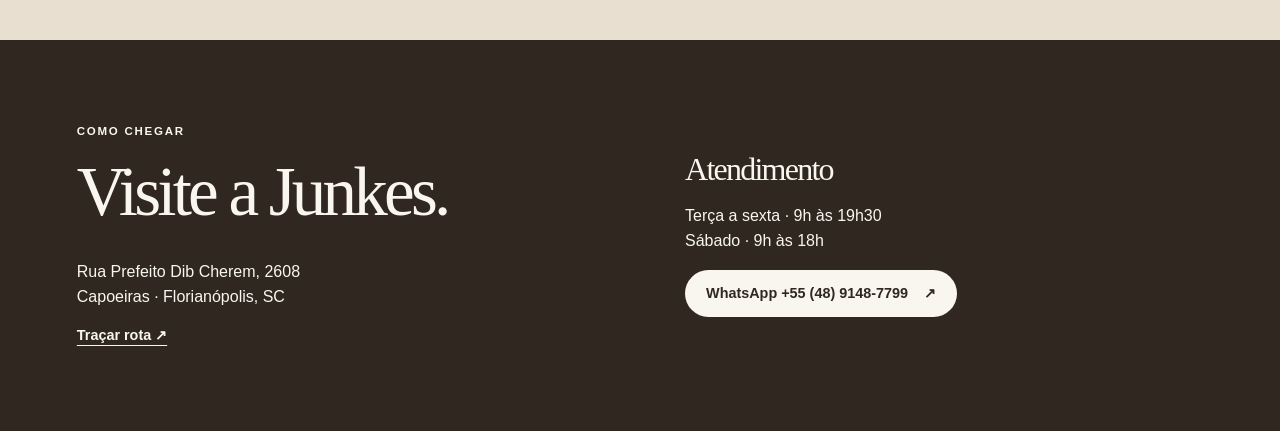
==== commit 06f9fcf5: "Melhora o SEO do site da Junkes - Schema HairSalon com endereço, horários, Instagram e serviços - Ca" ====
--- a/index.html
+++ b/index.html
@@ -1,8 +1,61 @@
 <!doctype html>
 <html lang="pt-BR"><head>
 <meta charset="utf-8"><meta name="viewport" content="width=device-width, initial-scale=1">
-<title>Cortes, cor e unhas em Capoeiras · Junkes Beleza e Bem-Estar</title>
-<meta name="description" content="Conheça trabalhos da Junkes em Florianópolis, explore os serviços e consulte horários pelo WhatsApp.">
+<title>Salão de beleza em Capoeiras, Florianópolis · Junkes Beleza e Bem-Estar</title>
+<meta name="description" content="Salão de beleza em Capoeiras, Florianópolis, há 30 anos. Cortes, coloração, mechas, tratamentos, unhas e depilação egípcia. Agende pelo WhatsApp.">
+<link rel="canonical" href="https://junkes-site.vercel.app/">
+<link rel="icon" type="image/png" sizes="48x48" href="favicon-48.png"><link rel="apple-touch-icon" href="apple-touch-icon.png">
+<meta name="theme-color" content="#f9f6ef">
+<meta property="og:type" content="website"><meta property="og:locale" content="pt_BR"><meta property="og:site_name" content="Junkes Beleza e Bem-Estar">
+<meta property="og:title" content="Junkes Beleza e Bem-Estar · Salão de beleza em Capoeiras">
+<meta property="og:description" content="Cortes, cor, tratamentos, unhas e depilação em Capoeiras, Florianópolis. Há 30 anos no bairro.">
+<meta property="og:url" content="https://junkes-site.vercel.app/">
+<meta property="og:image" content="https://junkes-site.vercel.app/compartilhar.jpg"><meta property="og:image:width" content="1200"><meta property="og:image:height" content="630"><meta property="og:image:alt" content="Logo da Junkes ao lado de um cabelo longo com ondas e mechas claras">
+<meta name="twitter:card" content="summary_large_image">
+<script type="application/ld+json">
+{
+  "@context": "https://schema.org",
+  "@type": "HairSalon",
+  "@id": "https://junkes-site.vercel.app/#salao",
+  "name": "Junkes Beleza e Bem-Estar",
+  "description": "Salão de beleza em Capoeiras, Florianópolis, com cortes, coloração, mechas, tratamentos capilares, unhas, plástica dos pés e depilação egípcia.",
+  "url": "https://junkes-site.vercel.app/",
+  "logo": "https://junkes-site.vercel.app/marca.png",
+  "image": ["https://junkes-site.vercel.app/compartilhar.jpg", "https://junkes-site.vercel.app/ondas.jpg"],
+  "telephone": "+55 48 9148-7799",
+  "address": {
+    "@type": "PostalAddress",
+    "streetAddress": "Rua Prefeito Dib Cherem, 2608",
+    "addressLocality": "Florianópolis",
+    "addressRegion": "SC",
+    "addressCountry": "BR"
+  },
+  "areaServed": ["Capoeiras", "Florianópolis"],
+  "hasMap": "https://www.google.com/maps/dir/?api=1&destination=Rua+Prefeito+Dib+Cherem+2608+Capoeiras+Florianopolis+SC",
+  "openingHoursSpecification": [
+    {"@type": "OpeningHoursSpecification", "dayOfWeek": ["Tuesday", "Wednesday", "Thursday", "Friday"], "opens": "09:00", "closes": "19:30"},
+    {"@type": "OpeningHoursSpecification", "dayOfWeek": "Saturday", "opens": "09:00", "closes": "18:00"}
+  ],
+  "sameAs": ["https://www.instagram.com/junkesbelezaebemestar/"],
+  "hasOfferCatalog": {
+    "@type": "OfferCatalog",
+    "name": "Serviços",
+    "itemListElement": [
+      {"@type": "Offer", "itemOffered": {"@type": "Service", "name": "Coloração", "url": "https://junkes-site.vercel.app/#coloracao"}},
+      {"@type": "Offer", "itemOffered": {"@type": "Service", "name": "Mechas", "url": "https://junkes-site.vercel.app/#mechas"}},
+      {"@type": "Offer", "itemOffered": {"@type": "Service", "name": "Cortes", "url": "https://junkes-site.vercel.app/#cortes"}},
+      {"@type": "Offer", "itemOffered": {"@type": "Service", "name": "Escova", "url": "https://junkes-site.vercel.app/#escova"}},
+      {"@type": "Offer", "itemOffered": {"@type": "Service", "name": "Tratamentos capilares", "url": "https://junkes-site.vercel.app/#tratamentos"}},
+      {"@type": "Offer", "itemOffered": {"@type": "Service", "name": "Alisamento", "url": "https://junkes-site.vercel.app/#alisamento"}},
+      {"@type": "Offer", "itemOffered": {"@type": "Service", "name": "Botox capilar", "url": "https://junkes-site.vercel.app/#botox-capilar"}},
+      {"@type": "Offer", "itemOffered": {"@type": "Service", "name": "Unhas (manicure e pedicure)", "url": "https://junkes-site.vercel.app/#unhas"}},
+      {"@type": "Offer", "itemOffered": {"@type": "Service", "name": "Esmaltação em gel", "url": "https://junkes-site.vercel.app/#esmaltacao-em-gel"}},
+      {"@type": "Offer", "itemOffered": {"@type": "Service", "name": "Plástica dos pés", "url": "https://junkes-site.vercel.app/#plastica-dos-pes"}},
+      {"@type": "Offer", "itemOffered": {"@type": "Service", "name": "Depilação egípcia (com linha)", "url": "https://junkes-site.vercel.app/#depilacao-egipcia"}}
+    ]
+  }
+}
+</script>
 <script>if (!location.hash && matchMedia("(prefers-reduced-motion: no-preference)").matches && performance.getEntriesByType("navigation")[0]?.type !== "back_forward") document.documentElement.classList.add("opening");</script>
 <link rel="stylesheet" href="template.css"><link rel="stylesheet" href="site.css">
 </head><body>
@@ -40,7 +93,7 @@
 <div class="guide-bar"><span class="label">Guia de serviços</span><label><span class="sr-only">Escolher serviço</span><select></select></label></div>
 <div class="service-stack"><div class="service-card">
   <div class="service-art" aria-hidden="true"><img class="service-photo" alt=""></div>
-  <div class="service-copy"><span class="counter label"></span><h2 id="nome"></h2><p id="descricao"></p><a class="button" id="consulta">Consultar horário <span aria-hidden="true">↗</span></a></div>
+  <div class="service-copy"><span class="counter label">Cor</span><h2 id="nome">Coloração</h2><p id="descricao">Converse sobre o tom desejado e a manutenção da cor.</p><a class="button" id="consulta" href="https://wa.me/554891487799?text=Ol%C3%A1!%20Vi%20o%20servi%C3%A7o%20de%20colora%C3%A7%C3%A3o%20no%20site%20da%20Junkes%20e%20gostaria%20de%20consultar%20um%20hor%C3%A1rio.">Consultar horário <span aria-hidden="true">↗</span></a></div>
 </div></div>
 <div class="guide-foot"><div class="sequence"><button type="button" id="anterior" aria-label="Serviço anterior">←</button><span class="position"></span><button type="button" id="proximo" aria-label="Próximo serviço">→</button></div><a href="#salao">Ir para o salão ↓</a></div>
 </div>
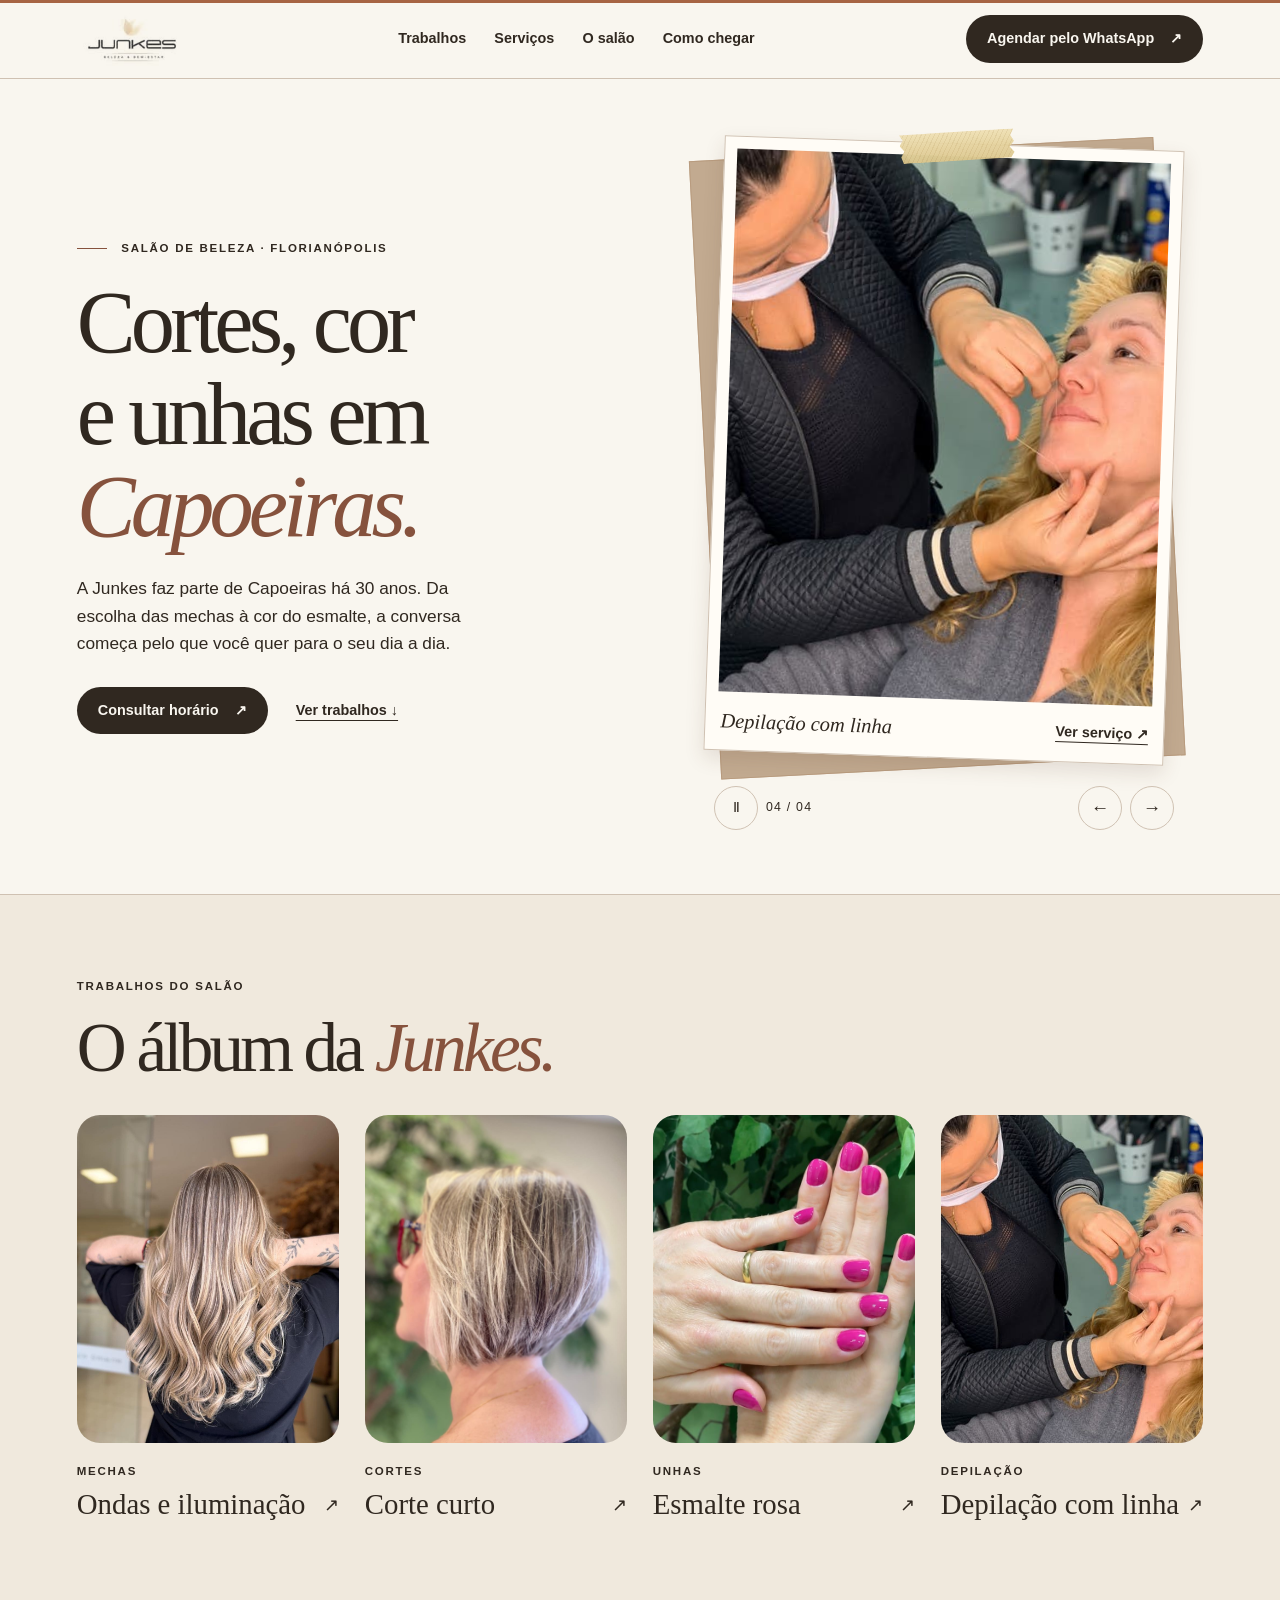
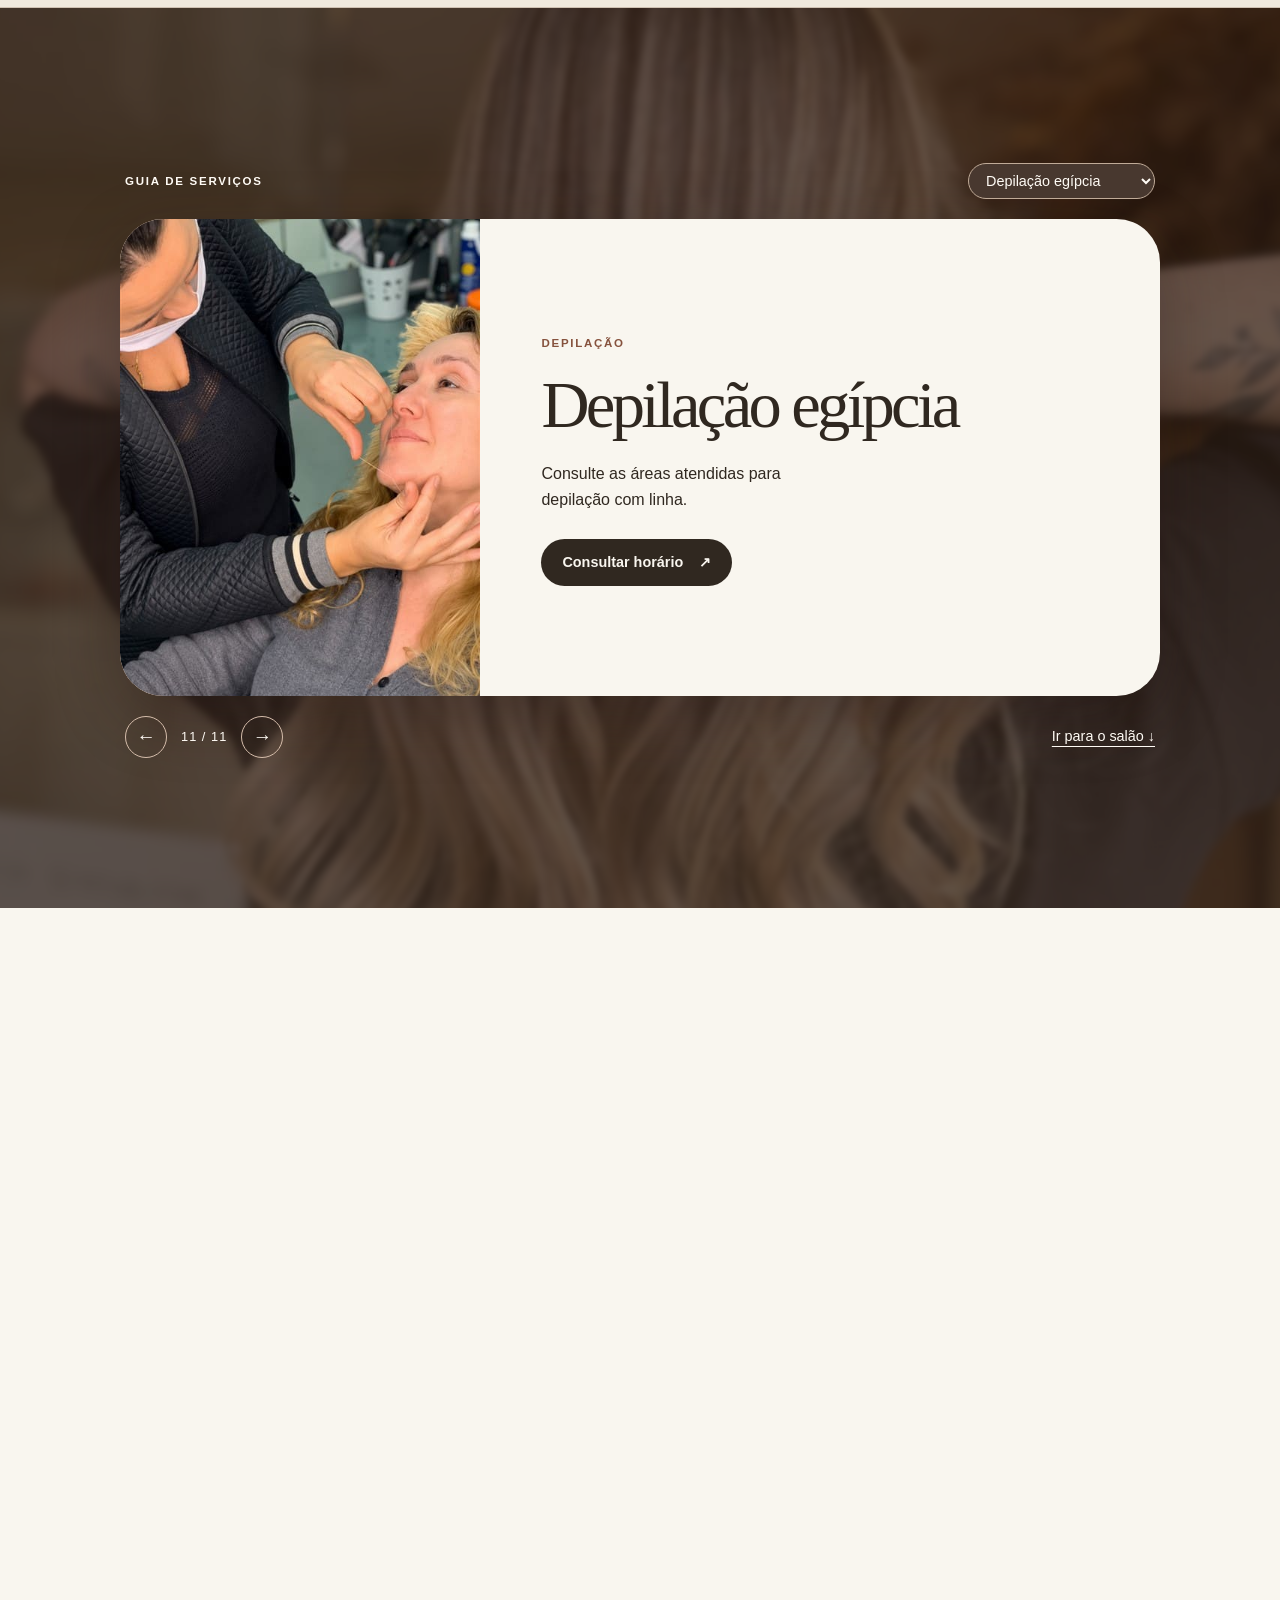
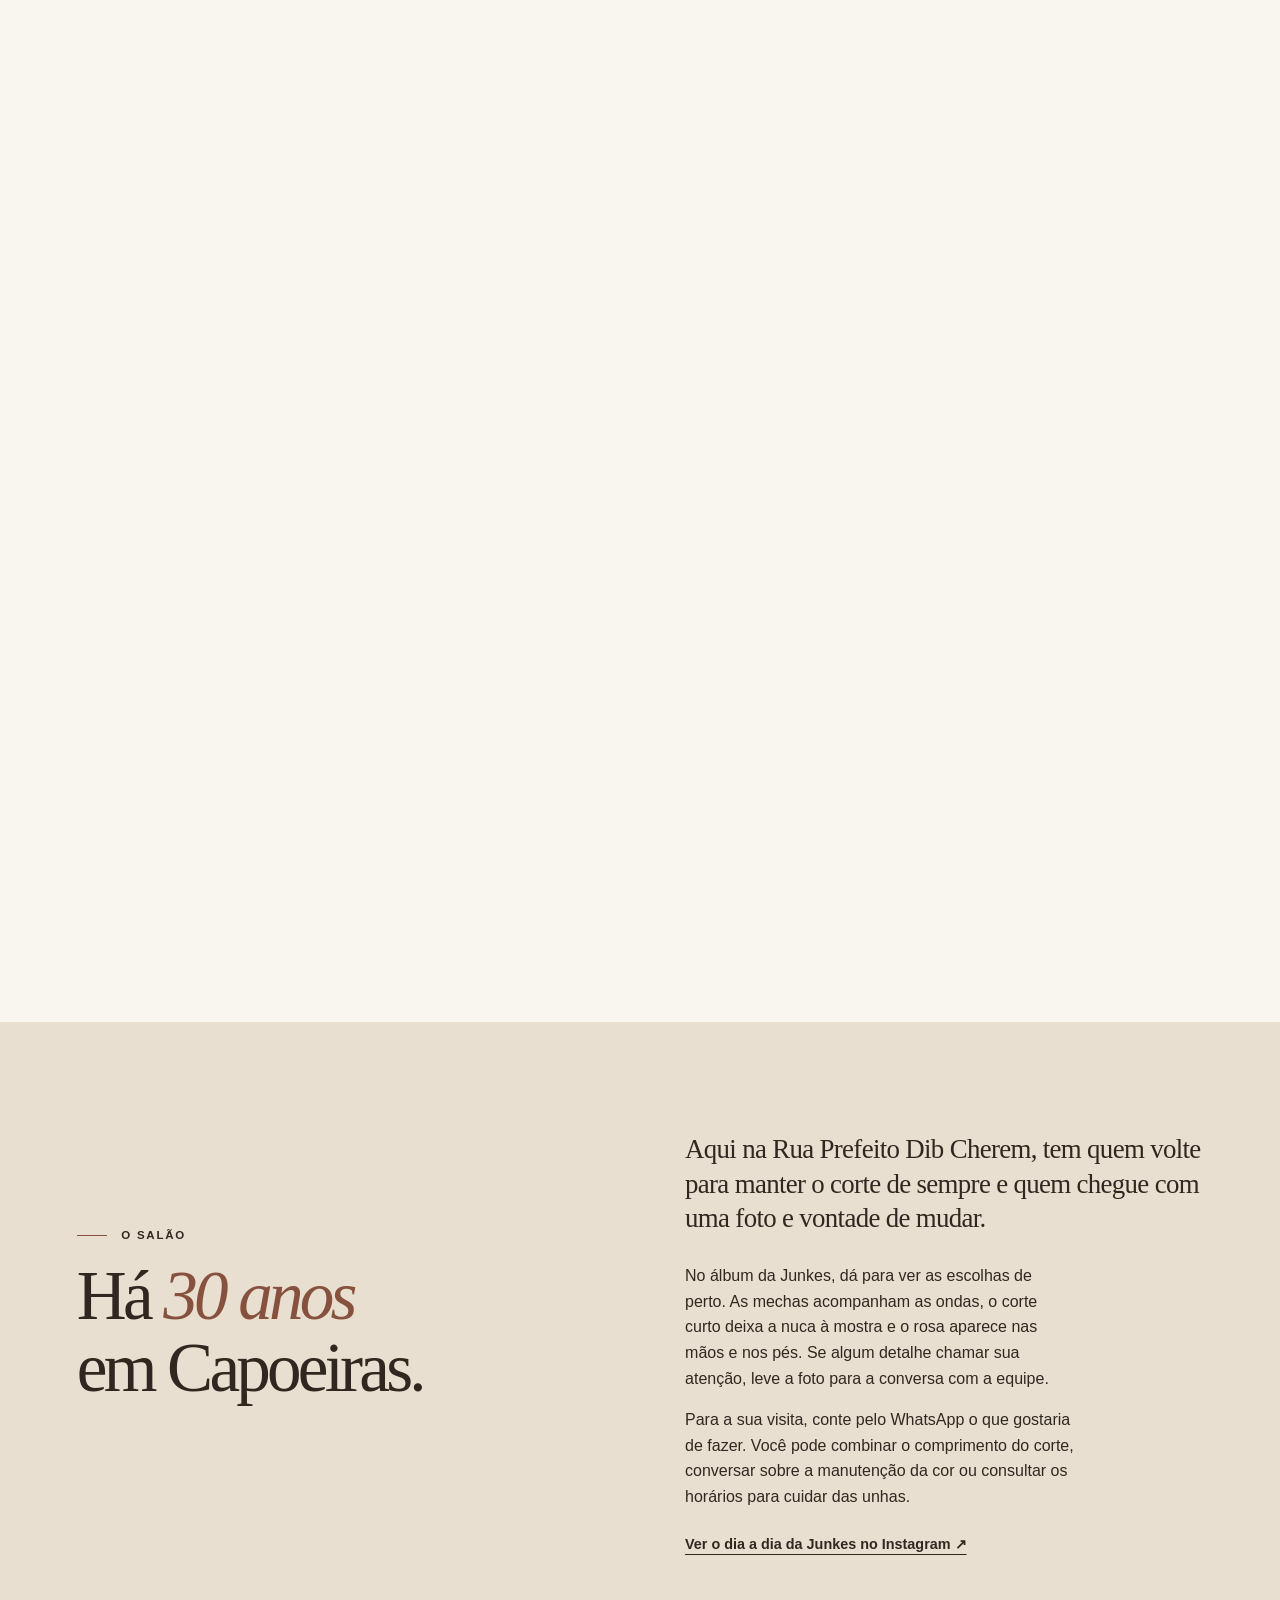
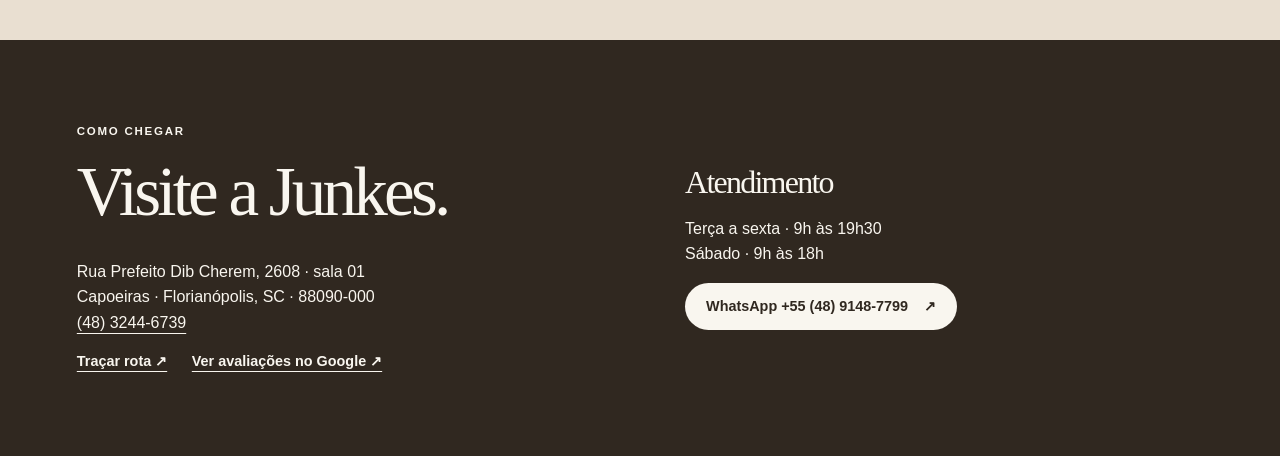
==== commit 477296ac: "Alinha endereço, telefone e mapa com o perfil do Google - Endereço com sala 01 e CEP, telefone fixo " ====
--- a/index.html
+++ b/index.html
@@ -22,21 +22,23 @@
   "url": "https://junkes-site.vercel.app/",
   "logo": "https://junkes-site.vercel.app/marca.png",
   "image": ["https://junkes-site.vercel.app/compartilhar.jpg", "https://junkes-site.vercel.app/ondas.jpg"],
-  "telephone": "+55 48 9148-7799",
+  "telephone": "+55 48 3244-6739",
   "address": {
     "@type": "PostalAddress",
-    "streetAddress": "Rua Prefeito Dib Cherem, 2608",
+    "streetAddress": "Rua Prefeito Dib Cherem, 2608, sala 01",
     "addressLocality": "Florianópolis",
+    "postalCode": "88090-000",
     "addressRegion": "SC",
     "addressCountry": "BR"
   },
+  "geo": {"@type": "GeoCoordinates", "latitude": -27.598249, "longitude": -48.5955317},
   "areaServed": ["Capoeiras", "Florianópolis"],
-  "hasMap": "https://www.google.com/maps/dir/?api=1&destination=Rua+Prefeito+Dib+Cherem+2608+Capoeiras+Florianopolis+SC",
+  "hasMap": "https://maps.google.com/?cid=460283926297597346",
   "openingHoursSpecification": [
     {"@type": "OpeningHoursSpecification", "dayOfWeek": ["Tuesday", "Wednesday", "Thursday", "Friday"], "opens": "09:00", "closes": "19:30"},
     {"@type": "OpeningHoursSpecification", "dayOfWeek": "Saturday", "opens": "09:00", "closes": "18:00"}
   ],
-  "sameAs": ["https://www.instagram.com/junkesbelezaebemestar/"],
+  "sameAs": ["https://www.instagram.com/junkesbelezaebemestar/", "https://maps.google.com/?cid=460283926297597346"],
   "hasOfferCatalog": {
     "@type": "OfferCatalog",
     "name": "Serviços",
@@ -110,5 +112,5 @@
 <article id="plastica-dos-pes"><img class="list-photo" loading="lazy" src="cuidado-dos-pes.jpg" alt="Detalhe do calcanhar e da planta do pé após o cuidado"><div><small class="label">Mãos e pés</small><h3>Plástica dos pés</h3><p>Reserve um horário dedicado ao cuidado dos seus pés.</p><a class="text" href="https://wa.me/554891487799?text=Ol%C3%A1!%20Vi%20o%20servi%C3%A7o%20de%20pl%C3%A1stica%20dos%20p%C3%A9s%20no%20site%20da%20Junkes%20e%20gostaria%20de%20consultar%20um%20hor%C3%A1rio.">Consultar horário ↗</a></div></article>
 <article id="depilacao-egipcia"><img class="list-photo" loading="lazy" src="depilacao-egipcia.jpg" alt="Profissional trabalhando com linha no rosto da cliente"><div><small class="label">Depilação</small><h3>Depilação egípcia</h3><p>Consulte as áreas atendidas para depilação com linha.</p><a class="text" href="https://wa.me/554891487799?text=Ol%C3%A1!%20Vi%20o%20servi%C3%A7o%20de%20depila%C3%A7%C3%A3o%20eg%C3%ADpcia%20no%20site%20da%20Junkes%20e%20gostaria%20de%20consultar%20um%20hor%C3%A1rio.">Consultar horário ↗</a></div></article></div></section>
 <section id="salao"><div class="wrap two"><div><p class="label"><span class="rule"></span> O salão</p><h2>Há <em>30 anos</em><br>em Capoeiras.</h2></div><div class="salon-story"><p class="intro">Aqui na Rua Prefeito Dib Cherem, tem quem volte para manter o corte de sempre e quem chegue com uma foto e vontade de mudar.</p><p>No álbum da Junkes, dá para ver as escolhas de perto. As mechas acompanham as ondas, o corte curto deixa a nuca à mostra e o rosa aparece nas mãos e nos pés. Se algum detalhe chamar sua atenção, leve a foto para a conversa com a equipe.</p><p>Para a sua visita, conte pelo WhatsApp o que gostaria de fazer. Você pode combinar o comprimento do corte, conversar sobre a manutenção da cor ou consultar os horários para cuidar das unhas.</p><a class="text" href="https://www.instagram.com/junkesbelezaebemestar/">Ver o dia a dia da Junkes no Instagram ↗</a></div></div></section>
-</main><footer id="contato"><div class="wrap two"><div><p class="label">Como chegar</p><h2>Visite a Junkes.</h2><address>Rua Prefeito Dib Cherem, 2608<br>Capoeiras · Florianópolis, SC</address><a class="text" href="https://www.google.com/maps/dir/?api=1&amp;destination=Rua+Prefeito+Dib+Cherem+2608+Capoeiras+Florianopolis+SC">Traçar rota ↗</a></div><div><h3>Atendimento</h3><p>Terça a sexta · 9h às 19h30<br>Sábado · 9h às 18h</p><a class="button" href="https://wa.me/554891487799?text=Ol%C3%A1!%20Gostaria%20de%20consultar%20um%20hor%C3%A1rio%20na%20Junkes.">WhatsApp +55 (48) 9148-7799 <span aria-hidden="true">↗</span></a></div></div></footer>
+</main><footer id="contato"><div class="wrap two"><div><p class="label">Como chegar</p><h2>Visite a Junkes.</h2><address>Rua Prefeito Dib Cherem, 2608 · sala 01<br>Capoeiras · Florianópolis, SC · 88090-000<br><a href="tel:+554832446739">(48) 3244-6739</a></address><a class="text" href="https://www.google.com/maps/dir/?api=1&amp;destination=Rua+Prefeito+Dib+Cherem+2608+Capoeiras+Florianopolis+SC">Traçar rota ↗</a> <a class="text" href="https://maps.google.com/?cid=460283926297597346">Ver avaliações no Google ↗</a></div><div><h3>Atendimento</h3><p>Terça a sexta · 9h às 19h30<br>Sábado · 9h às 18h</p><a class="button" href="https://wa.me/554891487799?text=Ol%C3%A1!%20Gostaria%20de%20consultar%20um%20hor%C3%A1rio%20na%20Junkes.">WhatsApp +55 (48) 9148-7799 <span aria-hidden="true">↗</span></a></div></div></footer>
 <script src="movimento.js"></script></body></html>
--- a/site.css
+++ b/site.css
@@ -225,3 +225,4 @@
   .list-photo {height:auto;aspect-ratio:4/5}
   .list article > div {padding:20px}
 }
+footer .text + .text {margin-left:1.4em}
